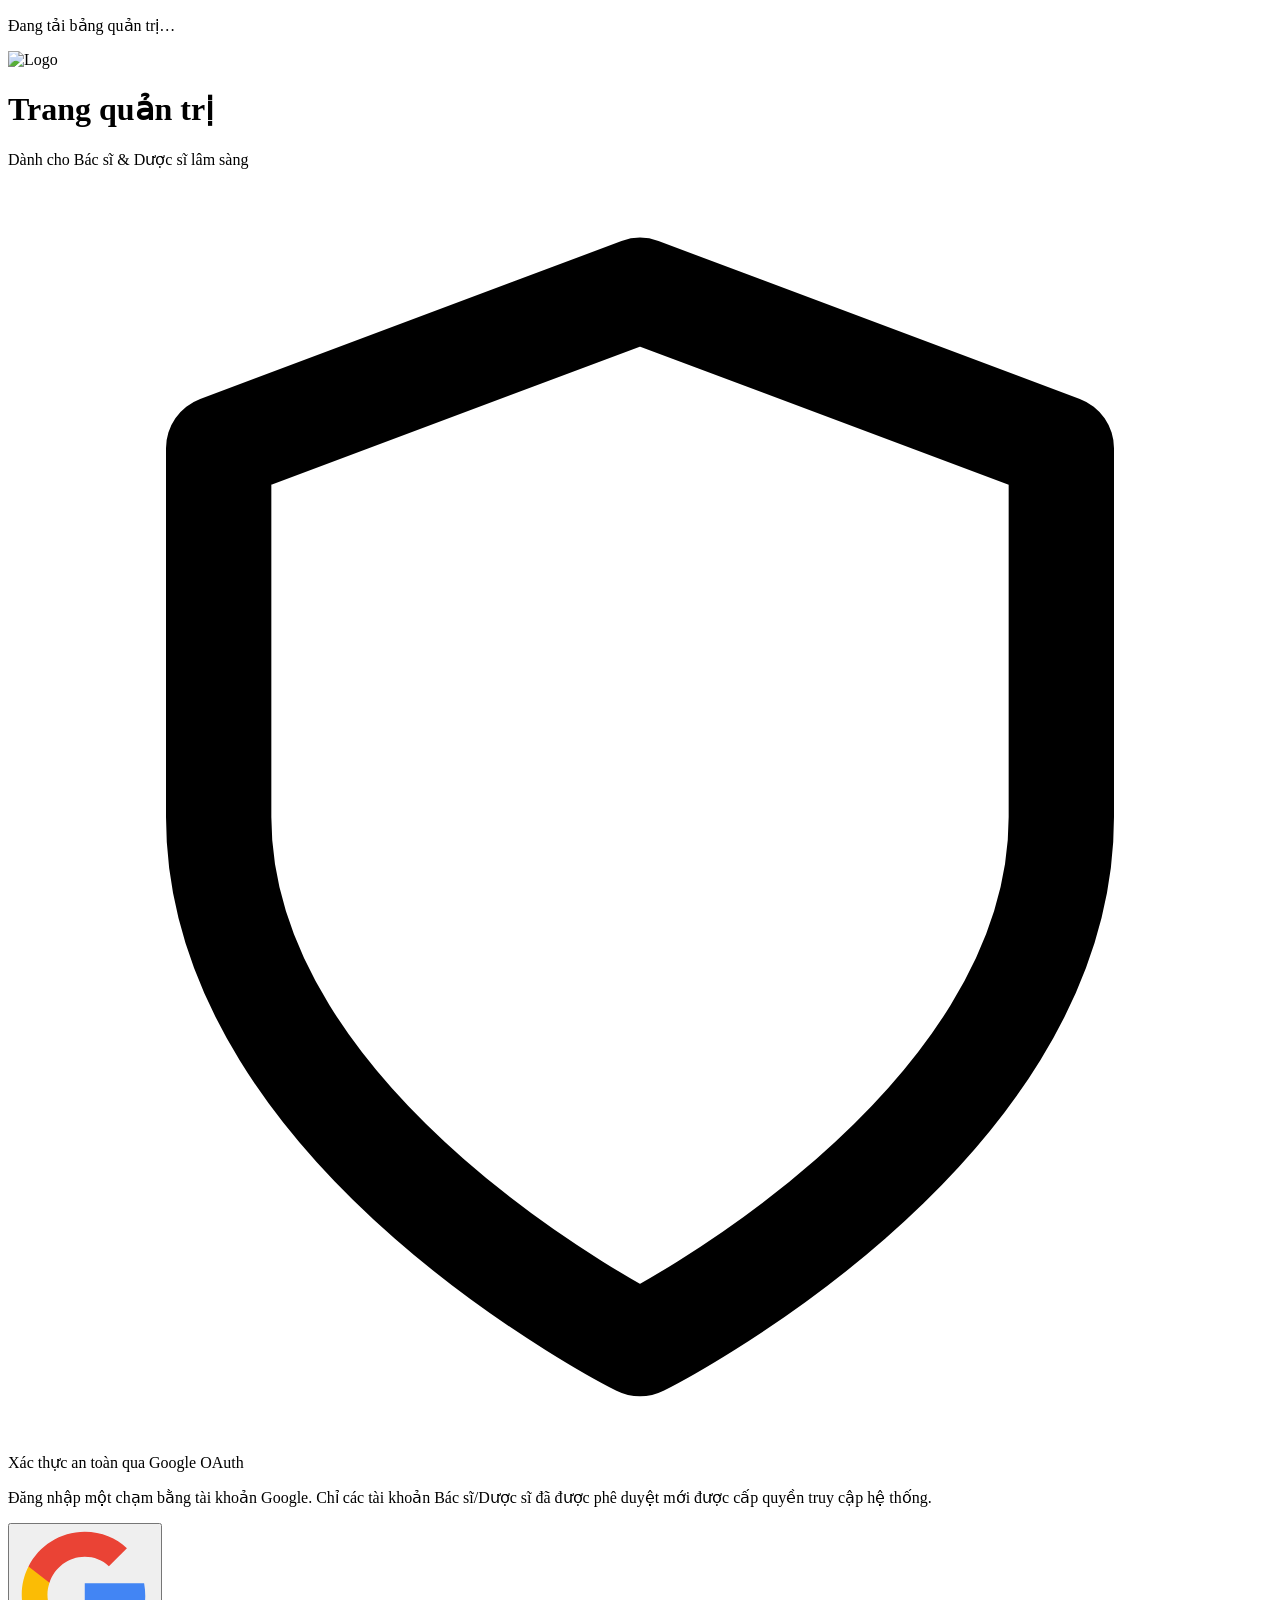
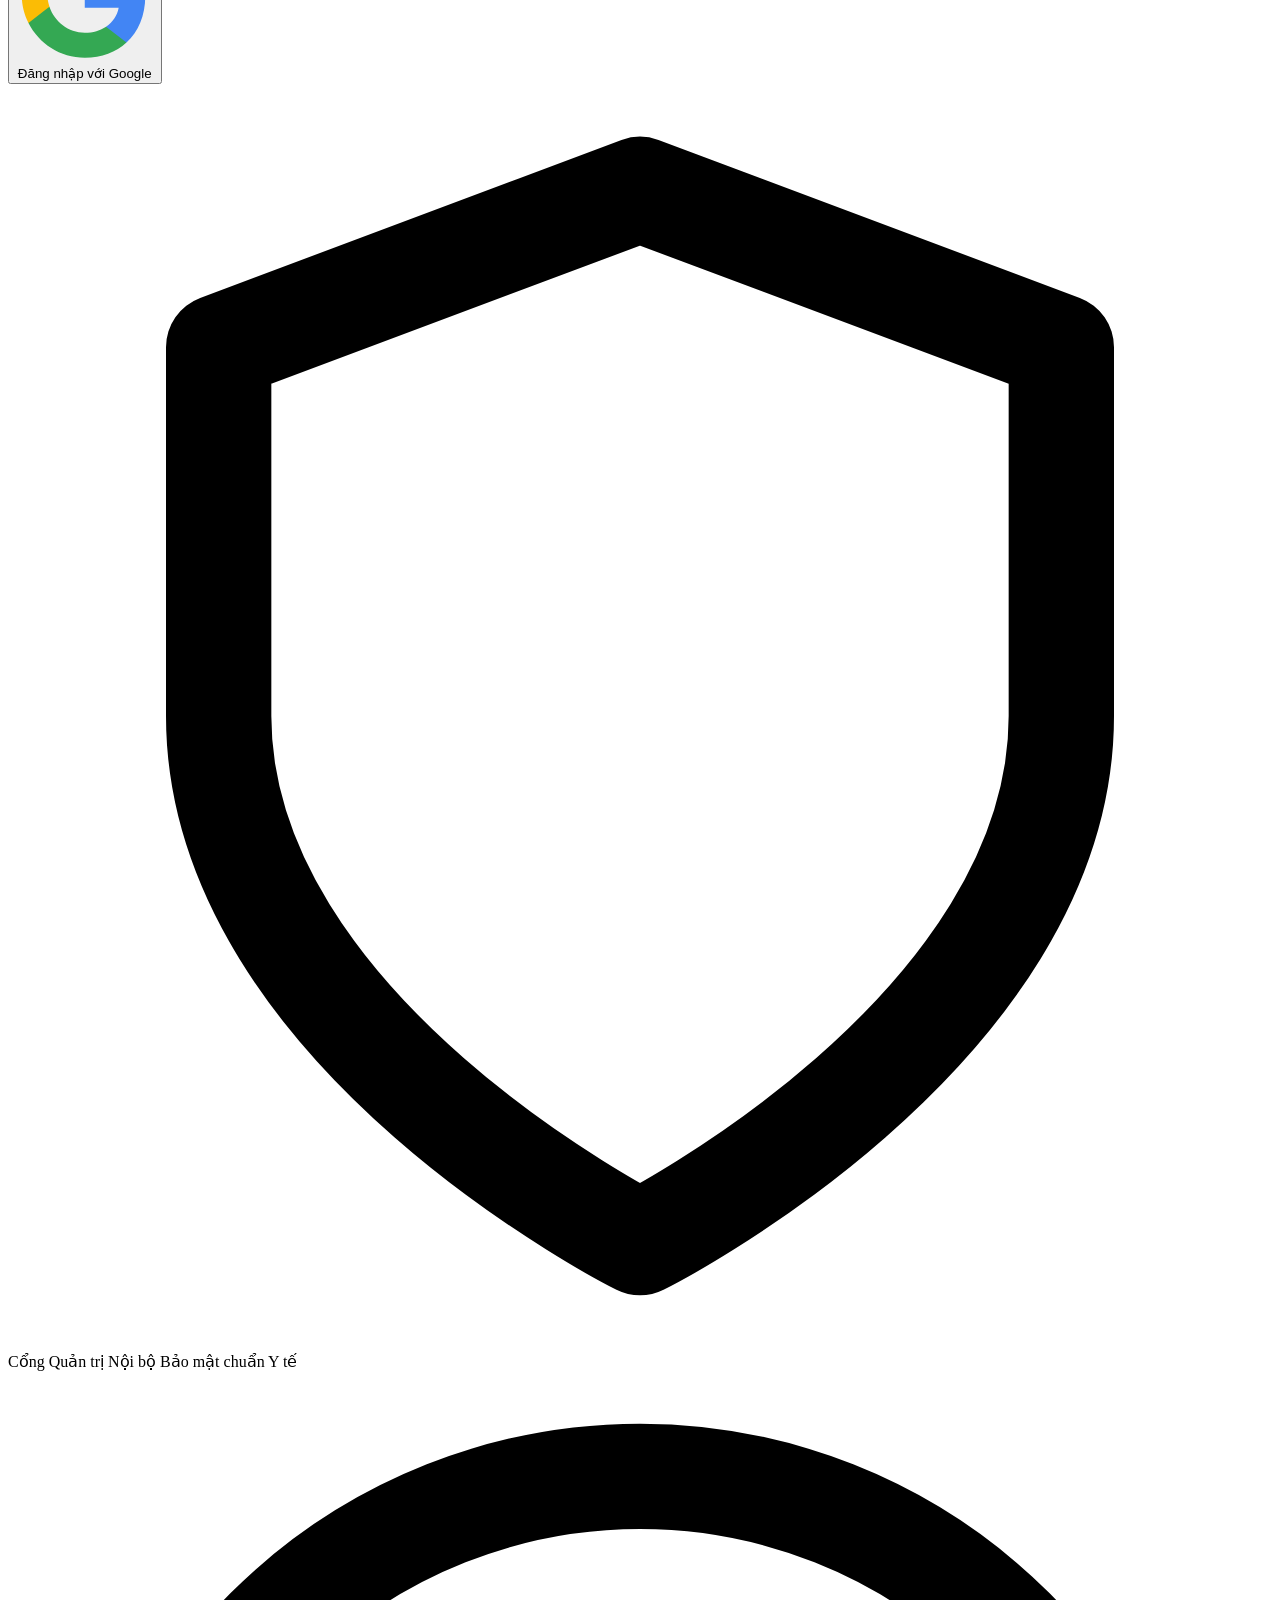
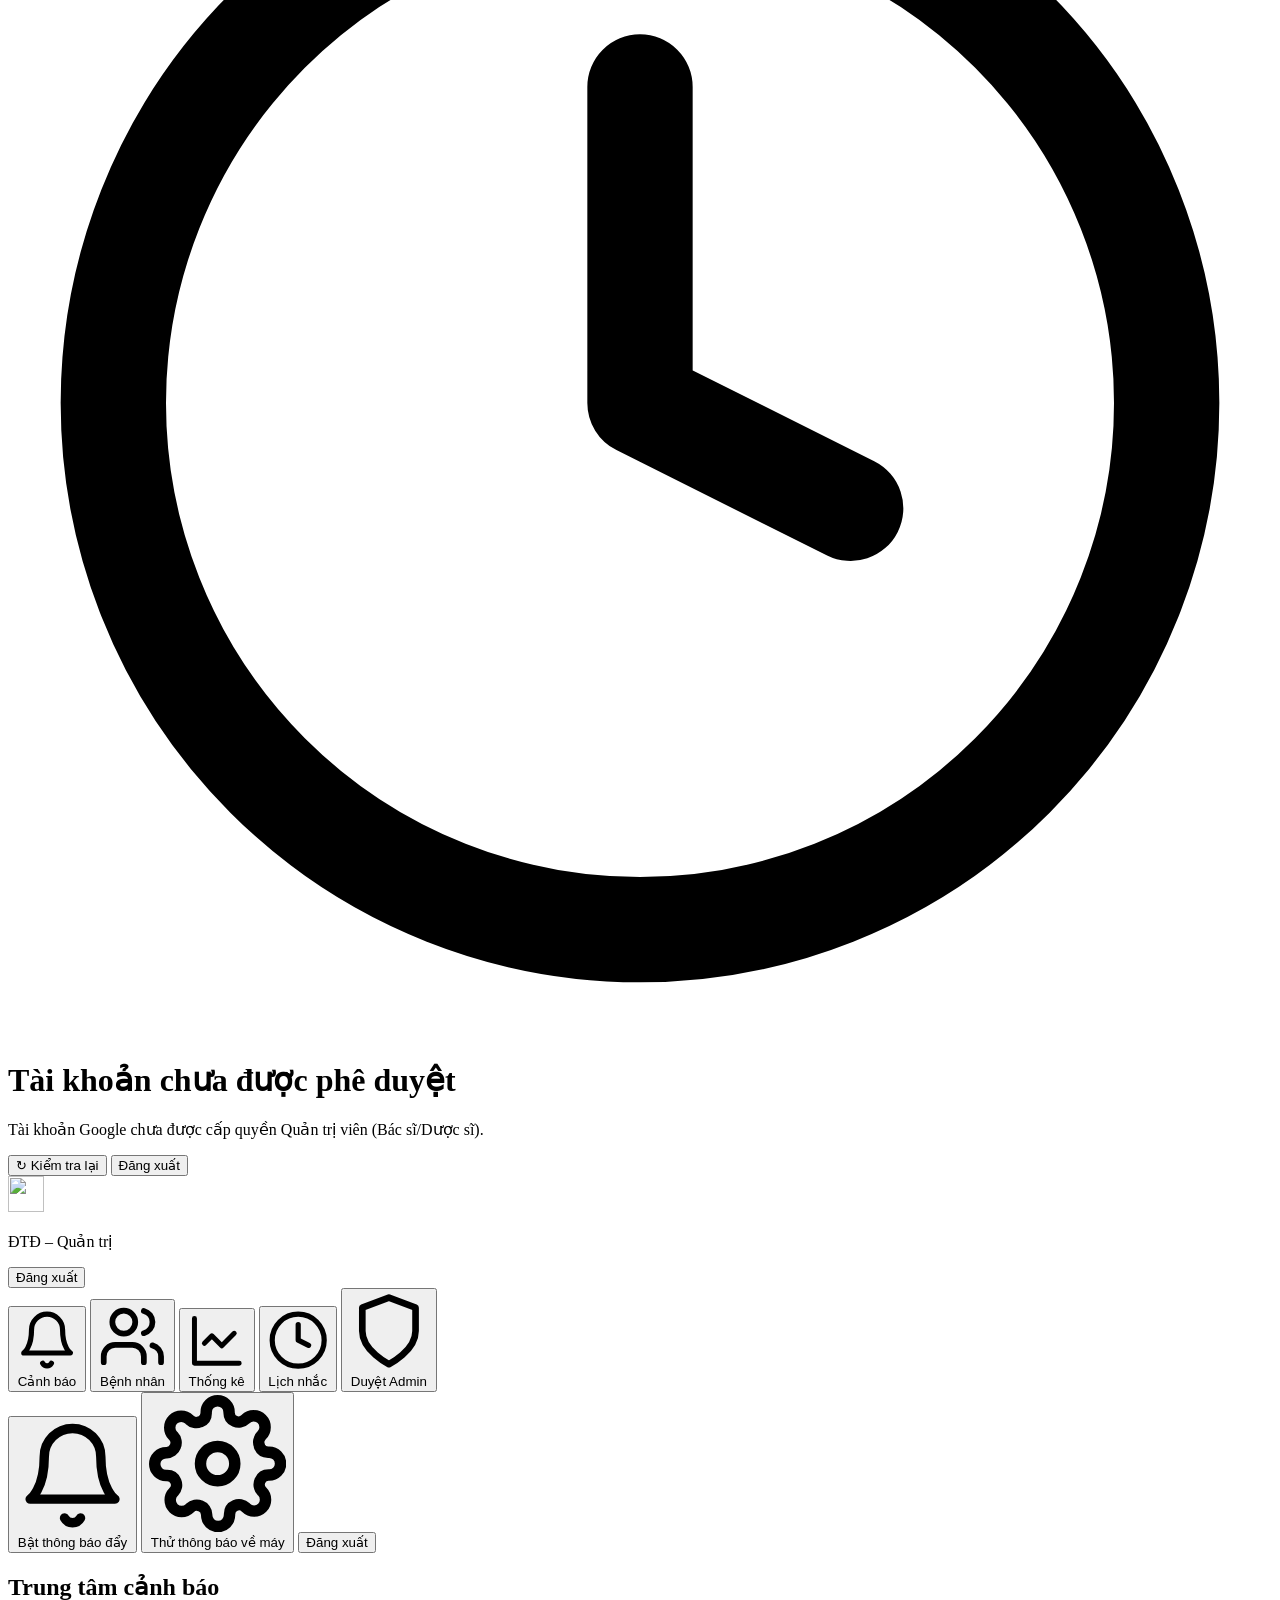
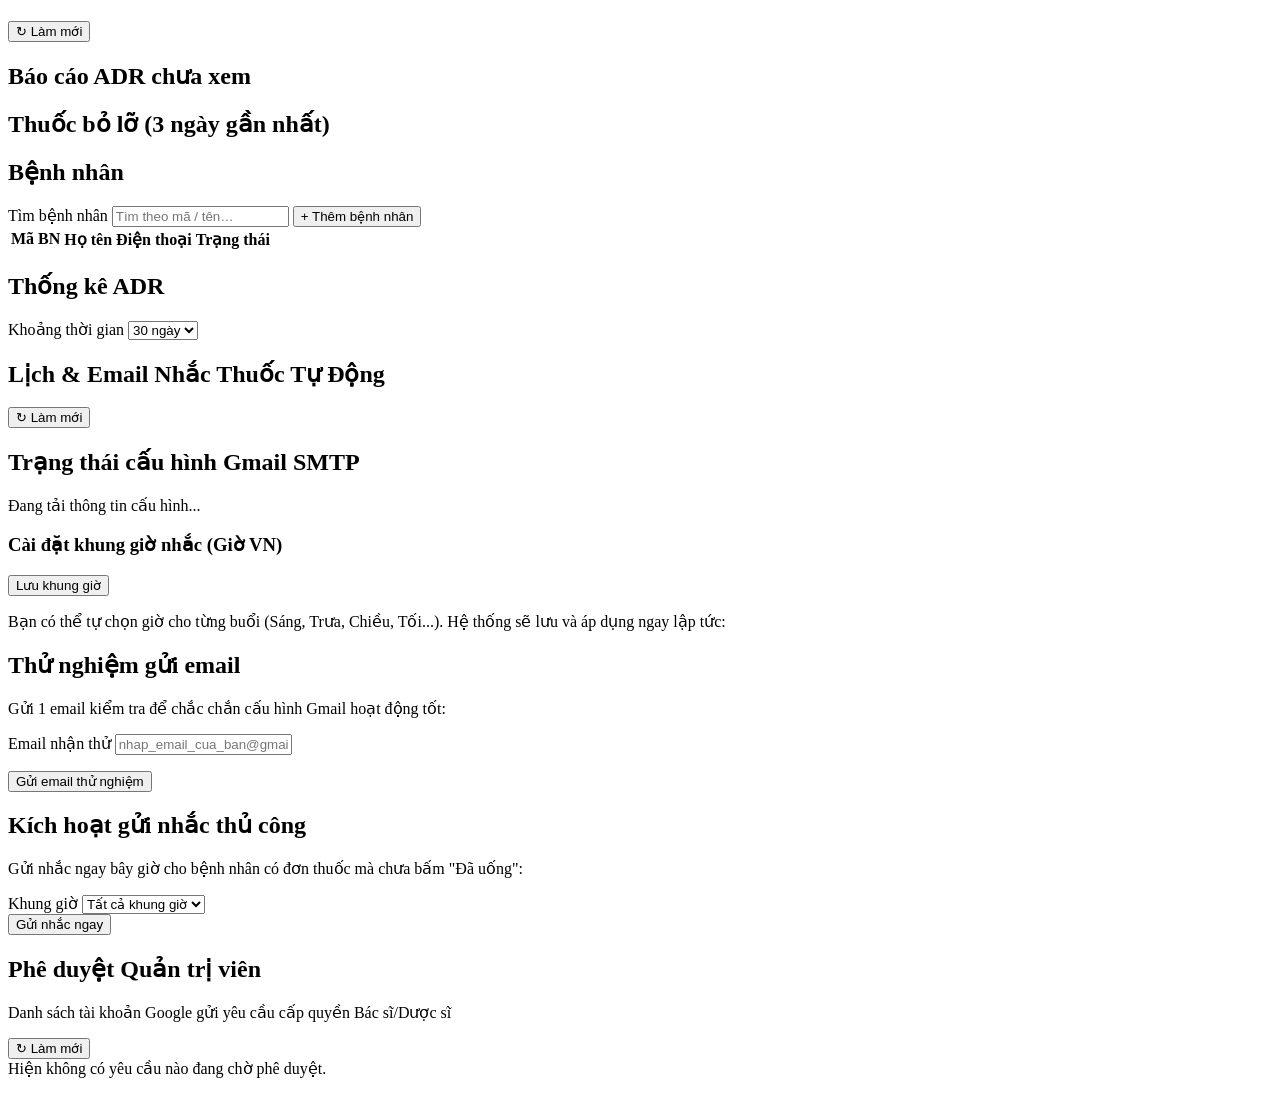
==== frontend/admin.html @ 369675eb "feat: redesign UI to Swiss Medical Minimalism, clean flat clinic header and SVG icons" ====
<!DOCTYPE html>
<html lang="vi">
<head>
  <meta charset="UTF-8">
  <meta name="viewport" content="width=device-width, initial-scale=1">
  <title>Quản trị – Theo dõi thuốc & ADR đái tháo đường</title>
  <meta name="description" content="Bảng điều khiển bác sĩ/dược sĩ: cảnh báo ADR, thuốc bỏ lỡ, quản lý bệnh nhân và đơn thuốc.">
  <meta name="robots" content="noindex, nofollow">
  <meta name="theme-color" content="#0f766e">
  <link rel="icon" href="/icons/icon-192.png">
  <link rel="preconnect" href="https://fonts.googleapis.com">
  <link rel="preconnect" href="https://fonts.gstatic.com" crossorigin>
  <link href="https://fonts.googleapis.com/css2?family=Inter:wght@400;500;600;700;800&display=swap" rel="stylesheet">
  <script src="https://cdn.tailwindcss.com"></script>
  <link rel="stylesheet" href="/styles.css?v=14">
</head>
<body class="text-slate-800 bg-slate-50">
  <div id="toast" role="status" aria-live="polite" class="fixed top-4 left-1/2 -translate-x-1/2 z-[60] hidden-view px-5 py-3.5 rounded-2xl text-white font-semibold shadow-2xl backdrop-blur-md"></div>
  <!-- ĐANG TẢI -->
  <div id="view-loading" class="min-h-screen flex flex-col items-center justify-center text-teal-700 font-semibold gap-3 px-4 text-center">
    <div class="w-10 h-10 border-4 border-teal-200 border-t-teal-700 rounded-full animate-spin"></div>
    <p class="text-base font-bold text-slate-700">Đang tải bảng quản trị…</p>
    <p id="loading-note" class="hidden-view text-xs text-amber-800 bg-amber-50 border border-amber-200 rounded-2xl px-4 py-2.5 max-w-sm fade-in"></p>
  </div>

  <!-- ĐĂNG NHẬP ADMIN (CHỈ GOOGLE OAUTH) -->
  <main id="view-login" class="hidden-view min-h-screen flex items-center justify-center p-6 bg-slate-50">
    <div class="card p-8 w-full max-w-md text-center space-y-6 fade-in shadow-xl">
      <div>
        <img src="/icons/icon-192.png" alt="Logo" width="76" height="76" class="mx-auto rounded-2xl shadow-md mb-3 border border-slate-100">
        <h1 class="text-2xl font-black text-slate-900 tracking-tight">Trang quản trị</h1>
        <p class="text-slate-500 text-sm mt-1">Dành cho Bác sĩ & Dược sĩ lâm sàng</p>
      </div>

      <div class="p-4 bg-teal-50/60 border border-teal-200/80 rounded-2xl text-left text-xs text-teal-900 space-y-1.5 shadow-xs">
        <div class="font-bold flex items-center gap-1.5 text-teal-900 text-sm">
          <svg class="w-4 h-4 text-teal-700 shrink-0" viewBox="0 0 24 24" fill="none" stroke="currentColor" stroke-width="2" stroke-linecap="round" stroke-linejoin="round"><path d="M12 22s8-4 8-10V5l-8-3-8 3v7c0 6 8 10 8 10z"/></svg>
          <span>Xác thực an toàn qua Google OAuth</span>
        </div>
        <p class="text-slate-600 leading-relaxed">
          Đăng nhập một chạm bằng tài khoản Google. Chỉ các tài khoản Bác sĩ/Dược sĩ đã được phê duyệt mới được cấp quyền truy cập hệ thống.
        </p>
      </div>

      <button id="google-login-btn" type="button" class="btn w-full py-3.5 border border-slate-300 rounded-xl bg-white hover:bg-slate-50 text-slate-800 font-bold flex items-center justify-center gap-3 shadow-xs hover:shadow transition active:scale-[0.98]">
        <svg class="w-5 h-5 shrink-0" viewBox="0 0 24 24">
          <path fill="#4285F4" d="M22.56 12.25c0-.78-.07-1.53-.2-2.25H12v4.26h5.92c-.26 1.37-1.04 2.53-2.21 3.31v2.77h3.57c2.08-1.92 3.28-4.74 3.28-8.09z"/>
          <path fill="#34A853" d="M12 23c2.97 0 5.46-.98 7.28-2.66l-3.57-2.77c-.98.66-2.23 1.06-3.71 1.06-2.86 0-5.29-1.93-6.16-4.53H2.18v2.84C3.99 20.53 7.7 23 12 23z"/>
          <path fill="#FBBC05" d="M5.84 14.09c-.22-.66-.35-1.36-.35-2.09s.13-1.43.35-2.09V7.06H2.18C1.43 8.55 1 10.22 1 12s.43 3.45 1.18 4.94l2.85-2.22.81-.63z"/>
          <path fill="#EA4335" d="M12 5.38c1.62 0 3.06.56 4.21 1.64l3.15-3.15C17.45 2.09 14.97 1 12 1 7.7 1 3.99 3.47 2.18 7.06l3.66 2.84c.87-2.6 3.3-4.52 6.16-4.52z"/>
        </svg>
        <span class="text-base text-slate-700">Đăng nhập với Google</span>
      </button>

      <div id="login-error" class="text-rose-700 text-xs font-semibold p-3.5 bg-rose-50 rounded-xl border border-rose-200 text-left hidden-view leading-relaxed space-y-1" role="alert"></div>

      <div class="pt-2 border-t border-slate-100 flex items-center justify-between text-xs text-slate-500">
        <span class="font-semibold text-slate-600 flex items-center gap-1">
          <svg class="w-3.5 h-3.5 text-teal-700 inline" viewBox="0 0 24 24" fill="none" stroke="currentColor" stroke-width="2" stroke-linecap="round" stroke-linejoin="round"><path d="M12 22s8-4 8-10V5l-8-3-8 3v7c0 6 8 10 8 10z"/></svg>
          Cổng Quản trị Nội bộ
        </span>
        <span>Bảo mật chuẩn Y tế</span>
      </div>
    </div>
  </main>

  <!-- MÀN HÌNH CHỜ DUYỆT ADMIN -->
  <main id="view-approval" class="hidden-view min-h-screen flex items-center justify-center p-6 bg-slate-50">
    <div class="card p-8 w-full max-w-md text-center space-y-5 fade-in shadow-xl">
      <div class="w-14 h-14 bg-amber-50 border border-amber-200 text-amber-600 rounded-2xl flex items-center justify-center mx-auto shadow-xs">
        <svg class="w-7 h-7 text-amber-600" viewBox="0 0 24 24" fill="none" stroke="currentColor" stroke-width="2" stroke-linecap="round" stroke-linejoin="round"><circle cx="12" cy="12" r="10"/><polyline points="12 6 12 12 16 14"/></svg>
      </div>
      <div>
        <h1 class="text-xl font-black text-slate-900 mb-1">Tài khoản chưa được phê duyệt</h1>
        <p class="text-xs text-slate-500">
          Tài khoản Google <strong id="approval-user-email" class="text-slate-800"></strong> chưa được cấp quyền Quản trị viên (Bác sĩ/Dược sĩ).
        </p>
      </div>
      <div id="approval-box" class="p-4 rounded-2xl bg-slate-50 border border-slate-200 text-sm space-y-3 text-left">
        <!-- Nút gửi xin duyệt hoặc thông báo chờ -->
      </div>
      <div class="flex gap-3 pt-2">
        <button id="approval-refresh-btn" type="button" class="btn border border-slate-300 bg-white hover:bg-slate-50 flex-1 py-2.5 text-xs font-bold rounded-xl shadow-xs">↻ Kiểm tra lại</button>
        <button id="approval-logout-btn" type="button" class="btn bg-slate-200 hover:bg-slate-300 text-slate-700 flex-1 py-2.5 text-xs font-bold rounded-xl">Đăng xuất</button>
      </div>
    </div>
  </main>

  <!-- DASHBOARD -->
  <div id="view-app" class="hidden-view min-h-screen lg:flex">
    <aside class="bg-[#093330] border-r border-[#0f4440] text-slate-100 lg:w-64 lg:min-h-screen p-4 lg:p-5 flex flex-col gap-3 lg:gap-4 shrink-0 shadow-lg">
      <div class="flex items-center justify-between lg:justify-start gap-3">
        <div class="flex items-center gap-3">
          <img src="/icons/icon-192.png" alt="" width="36" height="36" class="rounded-xl shadow-md shrink-0 border border-teal-800">
          <div>
            <p class="font-black leading-tight text-sm lg:text-base text-white">ĐTĐ – Quản trị</p>
            <p id="admin-name" class="text-teal-200 text-xs truncate max-w-[140px]"></p>
          </div>
        </div>
        <button id="logout-btn" class="btn px-3 py-1.5 bg-white/10 hover:bg-white/20 text-xs lg:hidden rounded-lg font-semibold">Đăng xuất</button>
      </div>
      <nav class="flex lg:flex-col gap-1.5 lg:mt-4 overflow-x-auto pb-1 lg:pb-0 scrollbar-none flex-nowrap" aria-label="Điều hướng">
        <button class="nav-btn btn whitespace-nowrap text-left px-3.5 py-2.5 hover:bg-white/10 text-xs lg:text-sm font-semibold rounded-xl shrink-0 flex items-center gap-2.5 transition" data-view="alerts" aria-selected="true">
          <svg class="w-4 h-4 text-teal-300 shrink-0" viewBox="0 0 24 24" fill="none" stroke="currentColor" stroke-width="2" stroke-linecap="round" stroke-linejoin="round"><path d="M6 8a6 6 0 0 1 12 0c0 7 3 9 3 9H3s3-2 3-9"/><path d="M10.3 21a1.94 1.94 0 0 0 3.4 0"/></svg>
          <span>Cảnh báo</span>
          <span id="alert-count" class="ml-auto bg-rose-500 text-white text-[11px] font-bold rounded-full px-2 py-0.5 hidden-view"></span>
        </button>
        <button class="nav-btn btn whitespace-nowrap text-left px-3.5 py-2.5 hover:bg-white/10 text-xs lg:text-sm font-semibold rounded-xl shrink-0 flex items-center gap-2.5 transition" data-view="patients" aria-selected="false">
          <svg class="w-4 h-4 text-teal-300 shrink-0" viewBox="0 0 24 24" fill="none" stroke="currentColor" stroke-width="2" stroke-linecap="round" stroke-linejoin="round"><path d="M16 21v-2a4 4 0 0 0-4-4H6a4 4 0 0 0-4 4v2"/><circle cx="9" cy="7" r="4"/><path d="M22 21v-2a4 4 0 0 0-3-3.87"/><path d="M16 3.13a4 4 0 0 1 0 7.75"/></svg>
          <span>Bệnh nhân</span>
        </button>
        <button class="nav-btn btn whitespace-nowrap text-left px-3.5 py-2.5 hover:bg-white/10 text-xs lg:text-sm font-semibold rounded-xl shrink-0 flex items-center gap-2.5 transition" data-view="stats" aria-selected="false">
          <svg class="w-4 h-4 text-teal-300 shrink-0" viewBox="0 0 24 24" fill="none" stroke="currentColor" stroke-width="2" stroke-linecap="round" stroke-linejoin="round"><path d="M3 3v18h18"/><path d="m19 9-5 5-4-4-3 3"/></svg>
          <span>Thống kê</span>
        </button>
        <button class="nav-btn btn whitespace-nowrap text-left px-3.5 py-2.5 hover:bg-white/10 text-xs lg:text-sm font-semibold rounded-xl shrink-0 flex items-center gap-2.5 transition" data-view="reminders" aria-selected="false">
          <svg class="w-4 h-4 text-teal-300 shrink-0" viewBox="0 0 24 24" fill="none" stroke="currentColor" stroke-width="2" stroke-linecap="round" stroke-linejoin="round"><circle cx="12" cy="12" r="10"/><polyline points="12 6 12 12 16 14"/></svg>
          <span>Lịch nhắc</span>
        </button>
        <button class="nav-btn btn whitespace-nowrap text-left px-3.5 py-2.5 hover:bg-white/10 text-xs lg:text-sm font-semibold rounded-xl shrink-0 flex items-center gap-2.5 transition" data-view="approvals" aria-selected="false">
          <svg class="w-4 h-4 text-teal-300 shrink-0" viewBox="0 0 24 24" fill="none" stroke="currentColor" stroke-width="2" stroke-linecap="round" stroke-linejoin="round"><path d="M12 22s8-4 8-10V5l-8-3-8 3v7c0 6 8 10 8 10z"/></svg>
          <span>Duyệt Admin</span>
          <span id="approval-badge" class="ml-auto bg-amber-400 text-slate-900 font-bold text-[11px] rounded-full px-2 py-0.5 hidden-view"></span>
        </button>
      </nav>
      <div class="pt-3 border-t border-white/10 hidden lg:block w-full mt-auto space-y-2">
        <button id="btn-push-toggle" type="button" class="btn w-full text-xs px-3 py-2 bg-white/10 hover:bg-white/15 text-white font-bold rounded-xl flex items-center justify-center gap-1.5 transition">
          <svg class="w-4 h-4 text-teal-300" viewBox="0 0 24 24" fill="none" stroke="currentColor" stroke-width="2" stroke-linecap="round" stroke-linejoin="round"><path d="M6 8a6 6 0 0 1 12 0c0 7 3 9 3 9H3s3-2 3-9"/><path d="M10.3 21a1.94 1.94 0 0 0 3.4 0"/></svg>
          <span id="push-btn-text">Bật thông báo đẩy</span>
        </button>
        <button id="btn-test-push-admin" type="button" class="btn w-full text-xs px-3 py-2 bg-teal-600/60 hover:bg-teal-600/80 text-white font-bold rounded-xl flex items-center justify-center gap-1.5 shadow-xs transition">
          <svg class="w-4 h-4 text-teal-200" viewBox="0 0 24 24" fill="none" stroke="currentColor" stroke-width="2" stroke-linecap="round" stroke-linejoin="round"><circle cx="12" cy="12" r="3"/><path d="M19.4 15a1.65 1.65 0 0 0 .33 1.82l.06.06a2 2 0 0 1 0 2.83 2 2 0 0 1-2.83 0l-.06-.06a1.65 1.65 0 0 0-1.82-.33 1.65 1.65 0 0 0-1 1.51V21a2 2 0 0 1-2 2 2 2 0 0 1-2-2v-.09A1.65 1.65 0 0 0 9 19.4a1.65 1.65 0 0 0-1.82.33l-.06.06a2 2 0 0 1-2.83 0 2 2 0 0 1 0-2.83l.06-.06a1.65 1.65 0 0 0 .33-1.82 1.65 1.65 0 0 0-1.51-1H3a2 2 0 0 1-2-2 2 2 0 0 1 2-2h.09A1.65 1.65 0 0 0 4.6 9a1.65 1.65 0 0 0-.33-1.82l-.06-.06a2 2 0 0 1 0-2.83 2 2 0 0 1 2.83 0l.06.06a1.65 1.65 0 0 0 1.82.33H9a1.65 1.65 0 0 0 1-1.51V3a2 2 0 0 1 2-2 2 2 0 0 1 2 2v.09a1.65 1.65 0 0 0 1 1.51 1.65 1.65 0 0 0 1.82-.33l.06-.06a2 2 0 0 1 2.83 0 2 2 0 0 1 0 2.83l-.06.06a1.65 1.65 0 0 0-.33 1.82V9a1.65 1.65 0 0 0 1.51 1H21a2 2 0 0 1 2 2 2 2 0 0 1-2 2h-.09a1.65 1.65 0 0 0-1.51 1z"/></svg>
          <span>Thử thông báo về máy</span>
        </button>
        <button id="logout-btn-desktop" class="btn w-full px-4 py-2 bg-white/10 hover:bg-white/15 text-sm rounded-xl font-semibold">Đăng xuất</button>
      </div>
    </aside>

    <main class="flex-1 p-5 lg:p-8 max-w-6xl">
      <!-- CẢNH BÁO -->
      <section id="v-alerts" class="space-y-6" aria-labelledby="h-alerts">
        <div class="flex items-center justify-between">
          <h1 id="h-alerts" class="text-2xl font-extrabold text-teal-900">Trung tâm cảnh báo</h1>
          <button id="refresh-alerts" class="btn bg-white border border-slate-300 px-4 py-2 text-sm">↻ Làm mới</button>
        </div>
        <div class="grid xl:grid-cols-2 gap-6">
          <div class="card p-5">
            <h2 class="font-bold text-lg mb-3">Báo cáo ADR chưa xem</h2>
            <ul id="adr-list" class="space-y-3"></ul>
          </div>
          <div class="card p-5">
            <h2 class="font-bold text-lg mb-3">Thuốc bỏ lỡ (3 ngày gần nhất)</h2>
            <ul id="missed-list" class="divide-y divide-slate-100 text-sm"></ul>
          </div>
        </div>
      </section>

      <!-- BỆNH NHÂN -->
      <section id="v-patients" class="hidden-view space-y-6" aria-labelledby="h-patients">
        <div class="flex flex-wrap items-center justify-between gap-3">
          <h1 id="h-patients" class="text-2xl font-extrabold text-teal-900">Bệnh nhân</h1>
          <div class="flex gap-2">
            <label for="patient-search" class="sr-only">Tìm bệnh nhân</label>
            <input id="patient-search" type="search" placeholder="Tìm theo mã / tên…" class="border border-slate-300 rounded-xl px-4 py-2 w-56">
            <button id="add-patient-btn" class="btn bg-teal-700 hover:bg-teal-800 text-white px-4 py-2 font-bold shadow-xs transition-all">+ Thêm bệnh nhân</button>
          </div>
        </div>
        <div class="card overflow-x-auto">
          <table class="w-full text-sm">
            <thead class="bg-slate-50 border-b border-slate-200 text-slate-700 text-left font-bold">
              <tr><th class="p-3">Mã BN</th><th class="p-3">Họ tên</th><th class="p-3">Điện thoại</th><th class="p-3">Trạng thái</th><th class="p-3"></th></tr>
            </thead>
            <tbody id="patient-rows" class="divide-y divide-slate-100"></tbody>
          </table>
        </div>
      </section>

      <!-- THỐNG KÊ -->
      <section id="v-stats" class="hidden-view space-y-6" aria-labelledby="h-stats">
        <div class="flex items-center justify-between">
          <h1 id="h-stats" class="text-2xl font-extrabold text-teal-900">Thống kê ADR</h1>
          <label class="text-sm">Khoảng thời gian
            <select id="stats-days" class="ml-2 border border-slate-300 rounded-xl px-3 py-2 bg-white">
              <option value="7">7 ngày</option><option value="30" selected>30 ngày</option><option value="90">90 ngày</option><option value="365">1 năm</option>
            </select>
          </label>
        </div>
        <div id="stats-body" class="grid md:grid-cols-3 gap-6"></div>
      </section>

      <!-- LỊCH & EMAIL NHẮC THUỐC -->
      <section id="v-reminders" class="hidden-view space-y-6" aria-labelledby="h-reminders">
        <div class="flex items-center justify-between">
          <h1 id="h-reminders" class="text-2xl font-extrabold text-teal-900">Lịch & Email Nhắc Thuốc Tự Động</h1>
          <button id="refresh-reminders" class="btn bg-white border border-slate-300 px-4 py-2 text-sm">↻ Làm mới</button>
        </div>

        <div class="grid lg:grid-cols-2 gap-6">
          <!-- Trạng thái SMTP & Khung giờ -->
          <div class="card p-5 space-y-4">
            <h2 class="font-bold text-lg text-teal-800">Trạng thái cấu hình Gmail SMTP</h2>
            <div id="smtp-status-box" class="p-4 rounded-xl bg-slate-50 border border-slate-200 text-sm">
              Đang tải thông tin cấu hình...
            </div>

            <form id="slot-times-form" class="space-y-3 pt-2" novalidate>
              <div class="flex items-center justify-between">
                <h3 class="font-bold text-base text-teal-800">Cài đặt khung giờ nhắc (Giờ VN)</h3>
                <button id="save-slots-btn" type="submit" class="btn bg-teal-700 hover:bg-teal-800 text-white text-xs px-3.5 py-1.5 font-bold shadow-xs transition-all">Lưu khung giờ</button>
              </div>
              <p class="text-xs text-slate-500">Bạn có thể tự chọn giờ cho từng buổi (Sáng, Trưa, Chiều, Tối...). Hệ thống sẽ lưu và áp dụng ngay lập tức:</p>
              <div id="slot-times-inputs" class="space-y-2.5 pt-1"></div>
            </form>
          </div>

          <!-- Kiểm tra & Kích hoạt thủ công -->
          <div class="space-y-6">
            <!-- Test gửi email -->
            <form id="test-email-form" class="card p-5 space-y-3" novalidate>
              <h2 class="font-bold text-lg text-teal-800">Thử nghiệm gửi email</h2>
              <p class="text-xs text-slate-500">Gửi 1 email kiểm tra để chắc chắn cấu hình Gmail hoạt động tốt:</p>
              <div>
                <label for="test-email-input" class="block text-sm font-semibold mb-1">Email nhận thử</label>
                <input id="test-email-input" type="email" required placeholder="nhap_email_cua_ban@gmail.com" class="w-full border border-slate-300 rounded-xl px-3 py-2 text-sm">
              </div>
              <p id="test-email-msg" class="text-sm font-medium hidden-view"></p>
              <button id="test-email-btn" type="submit" class="btn bg-teal-700 hover:bg-teal-800 text-white px-4 py-2.5 text-sm w-full font-bold shadow-xs transition-all">Gửi email thử nghiệm</button>
            </form>

            <!-- Kích hoạt nhắc thuốc ngay lập tức -->
            <div class="card p-5 space-y-3">
              <h2 class="font-bold text-lg text-teal-800">Kích hoạt gửi nhắc thủ công</h2>
              <p class="text-xs text-slate-500">Gửi nhắc ngay bây giờ cho bệnh nhân có đơn thuốc mà chưa bấm "Đã uống":</p>
              <div class="grid grid-cols-2 gap-2">
                <div>
                  <label for="manual-slot-select" class="block text-xs font-semibold mb-1">Khung giờ</label>
                  <select id="manual-slot-select" class="w-full border border-slate-300 rounded-xl px-3 py-2 text-sm bg-white">
                    <option value="">Tất cả khung giờ</option>
                    <option value="sang">Buổi Sáng</option>
                    <option value="trua">Buổi Trưa</option>
                    <option value="chieu">Buổi Chiều</option>
                    <option value="toi">Buổi Tối</option>
                    <option value="truoc_ngu">Trước Khi Ngủ</option>
                  </select>
                </div>
                <div class="flex items-end">
                  <button id="trigger-reminders-btn" type="button" class="btn bg-teal-700 hover:bg-teal-800 text-white px-4 py-2.5 text-sm w-full font-bold shadow-xs transition-all">Gửi nhắc ngay</button>
                </div>
              </div>
              <div id="trigger-result" class="text-xs text-slate-600 p-3 bg-slate-50 rounded-xl hidden-view"></div>
            </div>
          </div>
        </div>
      </section>

      <!-- PHÊ DUYỆT ADMIN -->
      <section id="v-approvals" class="hidden-view space-y-6" aria-labelledby="h-approvals">
        <div class="flex items-center justify-between">
          <div>
            <h1 id="h-approvals" class="text-2xl font-extrabold text-teal-900">Phê duyệt Quản trị viên</h1>
            <p class="text-slate-500 text-sm">Danh sách tài khoản Google gửi yêu cầu cấp quyền Bác sĩ/Dược sĩ</p>
          </div>
          <button id="refresh-approvals" class="btn bg-white border border-slate-300 px-4 py-2 text-sm">↻ Làm mới</button>
        </div>
        <div class="card p-5">
          <div id="approvals-empty" class="text-center py-8 text-slate-500 text-sm">
            Hiện không có yêu cầu nào đang chờ phê duyệt.
          </div>
          <ul id="approvals-list" class="divide-y divide-slate-100"></ul>
        </div>
      </section>

    </main>
  </div>

  <!-- HỘP THOẠI THÊM BỆNH NHÂN -->
  <dialog id="dlg-add-patient" class="card p-0 w-[min(30rem,92vw)] backdrop:bg-slate-900/50">
    <form id="add-patient-form" method="dialog" class="p-6 space-y-3" novalidate>
      <h2 class="text-xl font-extrabold text-teal-900">Thêm bệnh nhân</h2>
      <div>
        <label for="np-code" class="block text-sm font-semibold mb-1">Mã bệnh nhân (số hồ sơ)</label>
        <input id="np-code" required maxlength="32" pattern="[A-Za-z0-9_-]{3,32}" class="w-full border border-slate-300 rounded-xl px-3 py-2" placeholder="VD: BN0001">
      </div>
      <div>
        <label for="np-name" class="block text-sm font-semibold mb-1">Họ tên</label>
        <input id="np-name" required maxlength="120" class="w-full border border-slate-300 rounded-xl px-3 py-2">
      </div>
      <div class="grid grid-cols-2 gap-3">
        <div>
          <label for="np-phone" class="block text-sm font-semibold mb-1">Điện thoại</label>
          <input id="np-phone" type="tel" maxlength="20" class="w-full border border-slate-300 rounded-xl px-3 py-2">
        </div>
        <div>
          <label for="np-email" class="block text-sm font-semibold mb-1">Email (nhận nhắc thuốc)</label>
          <input id="np-email" type="email" maxlength="200" class="w-full border border-slate-300 rounded-xl px-3 py-2">
        </div>
      </div>
      <p class="text-xs text-slate-500">Mật khẩu mặc định <strong>123456</strong>, bệnh nhân bị yêu cầu đổi ở lần đăng nhập đầu.</p>
      <p id="np-error" class="text-red-600 text-sm font-medium hidden-view" role="alert"></p>
      <div class="flex justify-end gap-2 pt-2">
        <button type="button" id="np-cancel" class="btn px-4 py-2 border border-slate-300 bg-white">Hủy</button>
        <button type="submit" id="np-submit" class="btn bg-teal-700 hover:bg-teal-800 text-white px-5 py-2 font-bold shadow-xs transition-all">Tạo tài khoản</button>
      </div>
    </form>
  </dialog>

  <!-- HỘP THOẠI CHI TIẾT BỆNH NHÂN -->
  <dialog id="dlg-patient" class="card p-0 w-[min(46rem,94vw)] max-h-[92vh] backdrop:bg-slate-900/50">
    <div class="p-6 space-y-5">
      <div class="flex items-start justify-between gap-3">
        <div>
          <h2 id="pd-title" class="text-xl font-extrabold text-teal-900"></h2>
          <p id="pd-sub" class="text-sm text-slate-500"></p>
        </div>
        <button id="pd-close" class="btn px-3 py-1.5 border border-slate-300 bg-white" aria-label="Đóng">✕</button>
      </div>

      <div id="pd-adherence" class="grid grid-cols-3 gap-3 text-center"></div>

      <div>
        <h3 class="font-bold mb-2">Đơn thuốc</h3>
        <ul id="pd-presc" class="space-y-2 text-sm"></ul>
      </div>

      <form id="presc-form" class="bg-slate-50 border border-slate-200 rounded-2xl p-5 space-y-4" novalidate>
        <h3 class="font-bold">Thêm đơn thuốc</h3>
        <div class="grid sm:grid-cols-2 gap-3">
          <div>
            <label for="rx-name" class="block text-sm font-semibold mb-1">Tên thuốc</label>
            <input id="rx-name" required maxlength="120" class="w-full border border-slate-300 rounded-xl px-3 py-2 bg-white">
          </div>
          <div>
            <label for="rx-dose" class="block text-sm font-semibold mb-1">Liều dùng</label>
            <input id="rx-dose" maxlength="120" placeholder="VD: 500mg, 10 đơn vị" class="w-full border border-slate-300 rounded-xl px-3 py-2 bg-white">
          </div>
        </div>
        <div>
          <label for="rx-inst" class="block text-sm font-semibold mb-1">Hướng dẫn</label>
          <input id="rx-inst" maxlength="500" placeholder="VD: Uống sau bữa ăn" class="w-full border border-slate-300 rounded-xl px-3 py-2 bg-white">
        </div>
        <div>
          <label class="block text-sm font-semibold mb-1">Thiết lập giờ uống thuốc</label>
          <div class="space-y-2">
            <!-- Danh sách các mốc giờ đã chọn (tags) -->
            <div id="rx-time-tags" class="flex flex-wrap gap-1.5 min-h-[38px] p-2 bg-white border border-slate-300 rounded-xl items-center">
            </div>

            <!-- Công cụ thêm giờ: Chọn giờ tự do + nút Thêm -->
            <div class="flex items-center gap-2">
              <input id="rx-custom-time" type="time" value="07:00" class="border border-slate-300 rounded-xl px-3 py-1.5 text-sm bg-white font-medium">
              <button id="rx-btn-add-time" type="button" class="btn px-3 py-1.5 text-xs font-bold bg-teal-600 hover:bg-teal-700 text-white rounded-xl shadow-sm transition">
                + Thêm mốc giờ
              </button>
            </div>

            <!-- Gợi ý nhanh các mốc giờ phổ biến -->
            <div class="flex flex-wrap items-center gap-1.5 pt-1">
              <span class="text-[11px] text-slate-500 font-semibold">Gợi ý nhanh:</span>
              <button type="button" data-time="07:00" class="rx-quick-time px-2 py-0.5 text-xs bg-slate-100 hover:bg-teal-50 hover:text-teal-700 text-slate-700 border border-slate-200 rounded-lg transition">+ 07:00 (Sáng)</button>
              <button type="button" data-time="11:30" class="rx-quick-time px-2 py-0.5 text-xs bg-slate-100 hover:bg-teal-50 hover:text-teal-700 text-slate-700 border border-slate-200 rounded-lg transition">+ 11:30 (Trưa)</button>
              <button type="button" data-time="16:30" class="rx-quick-time px-2 py-0.5 text-xs bg-slate-100 hover:bg-teal-50 hover:text-teal-700 text-slate-700 border border-slate-200 rounded-lg transition">+ 16:30 (Chiều)</button>
              <button type="button" data-time="19:00" class="rx-quick-time px-2 py-0.5 text-xs bg-slate-100 hover:bg-teal-50 hover:text-teal-700 text-slate-700 border border-slate-200 rounded-lg transition">+ 19:00 (Tối)</button>
              <button type="button" data-time="21:30" class="rx-quick-time px-2 py-0.5 text-xs bg-slate-100 hover:bg-teal-50 hover:text-teal-700 text-slate-700 border border-slate-200 rounded-lg transition">+ 21:30 (Trước ngủ)</button>
            </div>
          </div>
        </div>
        <label class="flex items-center gap-2 text-sm font-semibold"><input id="rx-insulin" type="checkbox" class="w-4 h-4 accent-teal-600"> Đây là insulin (thuốc tiêm)</label>
        <p id="rx-error" class="text-red-600 text-sm font-medium hidden-view" role="alert"></p>
        <button id="rx-submit" type="submit" class="btn bg-teal-700 hover:bg-teal-800 text-white px-5 py-2.5 font-bold shadow-xs transition-all">Lưu đơn thuốc</button>
      </form>

      <div>
        <h3 class="font-bold mb-2">Đường huyết gần đây</h3>
        <ul id="pd-sugar" class="text-sm divide-y divide-slate-100"></ul>
      </div>
    </div>
  </dialog>

  <script src="https://cdn.jsdelivr.net/npm/@supabase/supabase-js@2"></script>
  <script src="/common.js?v=14"></script>
  <script src="/admin.js?v=14"></script>
</body>
</html>
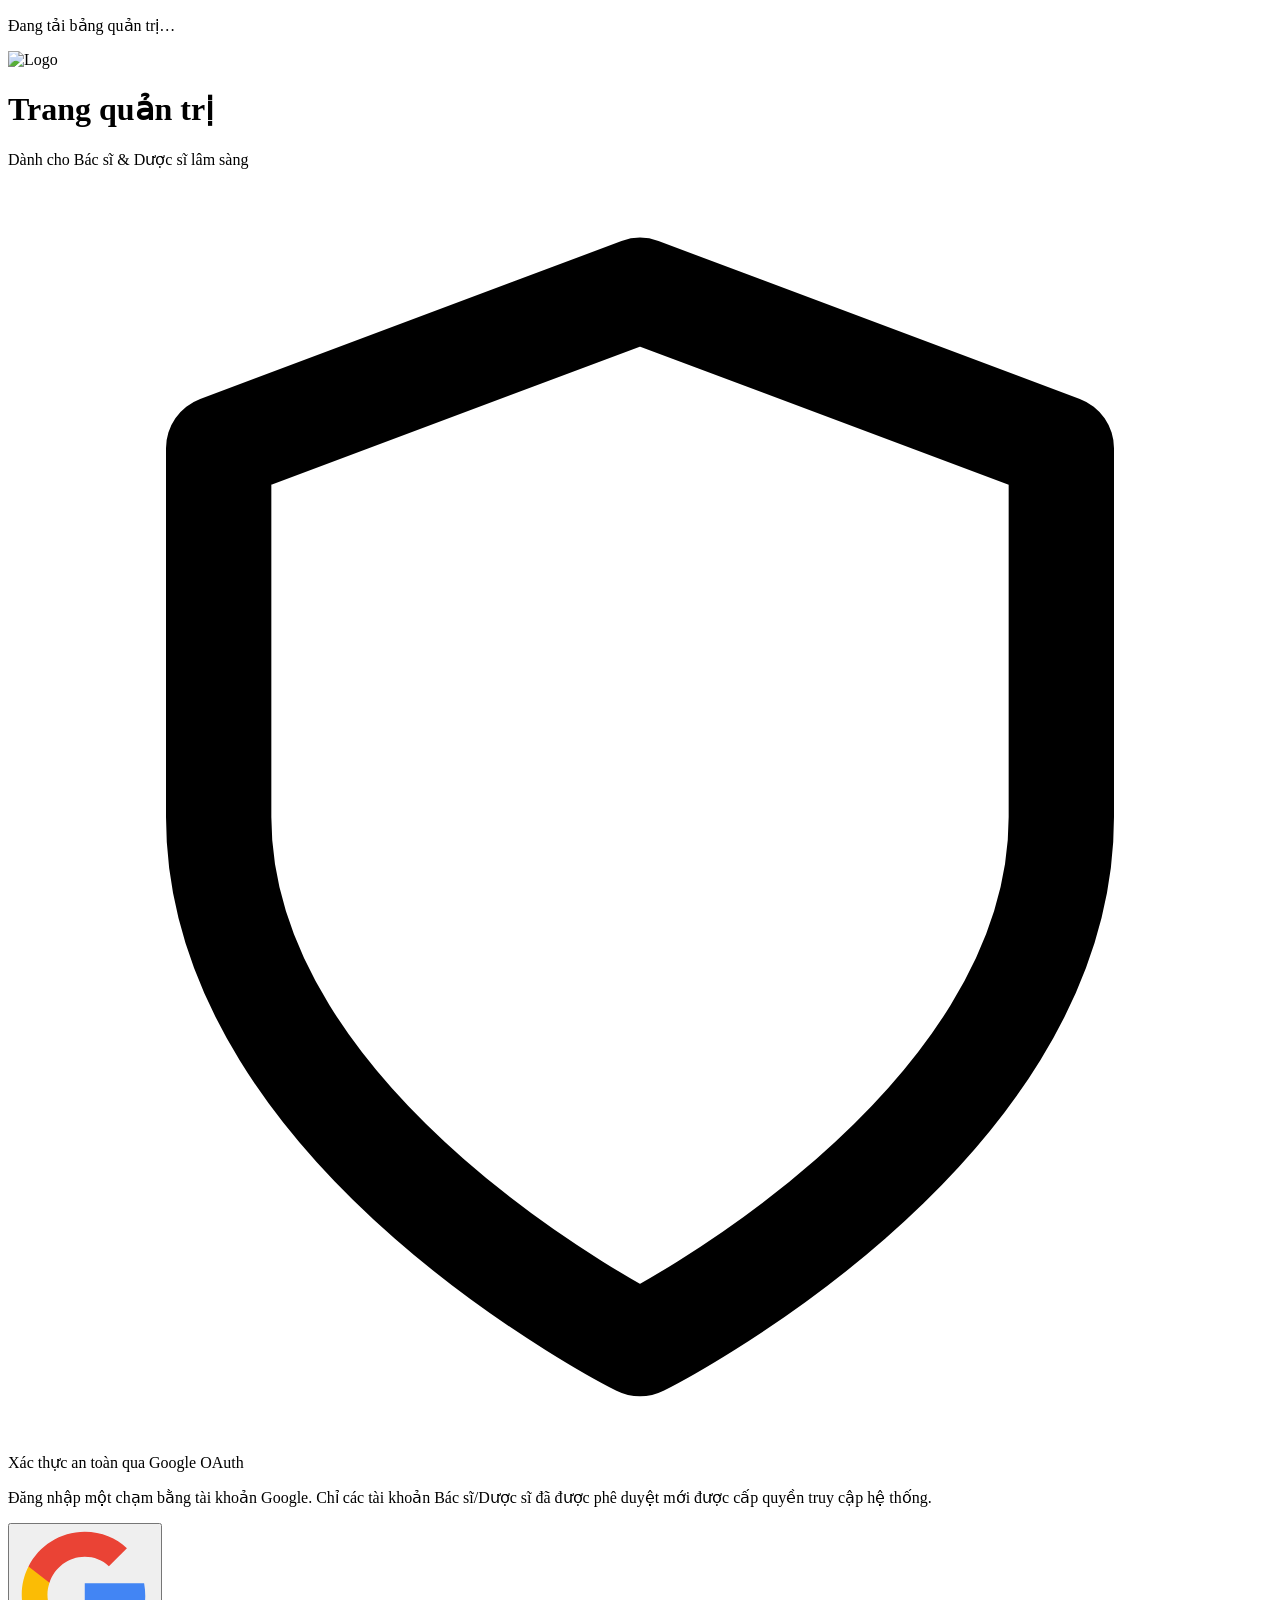
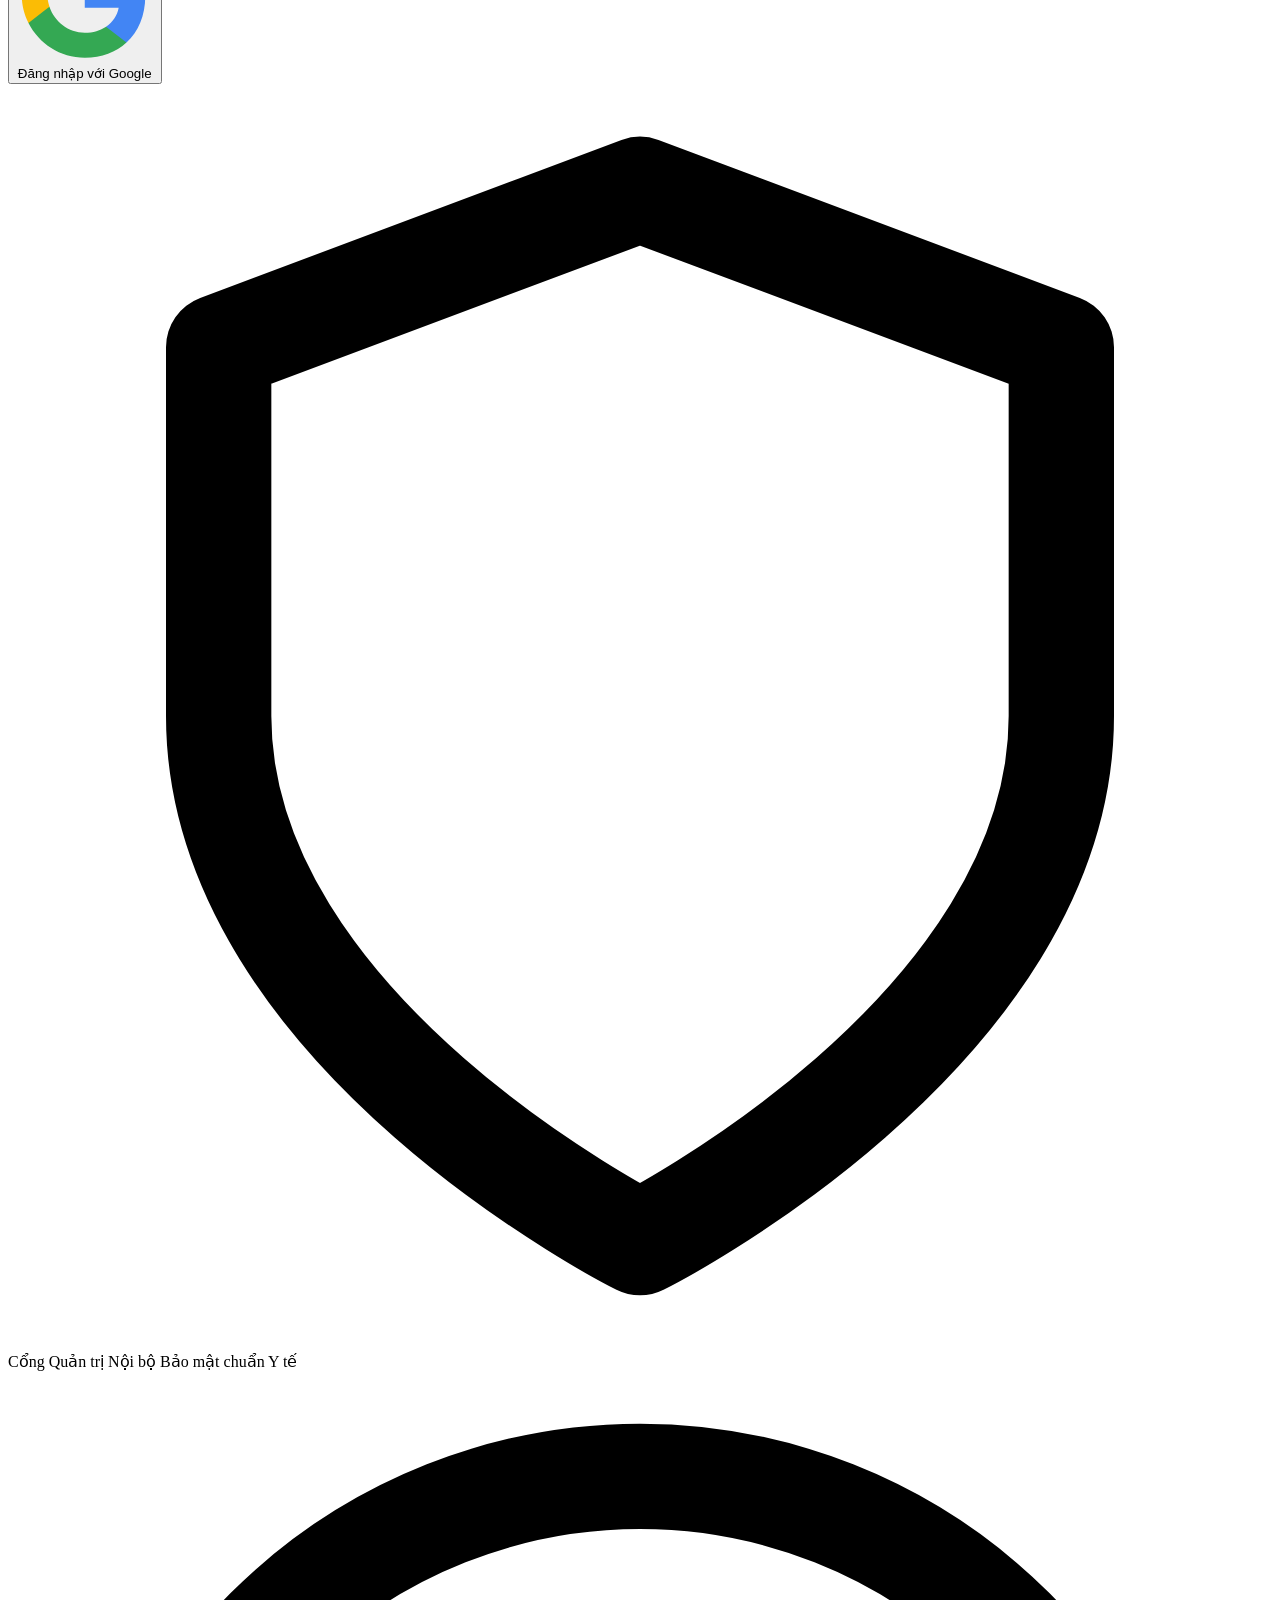
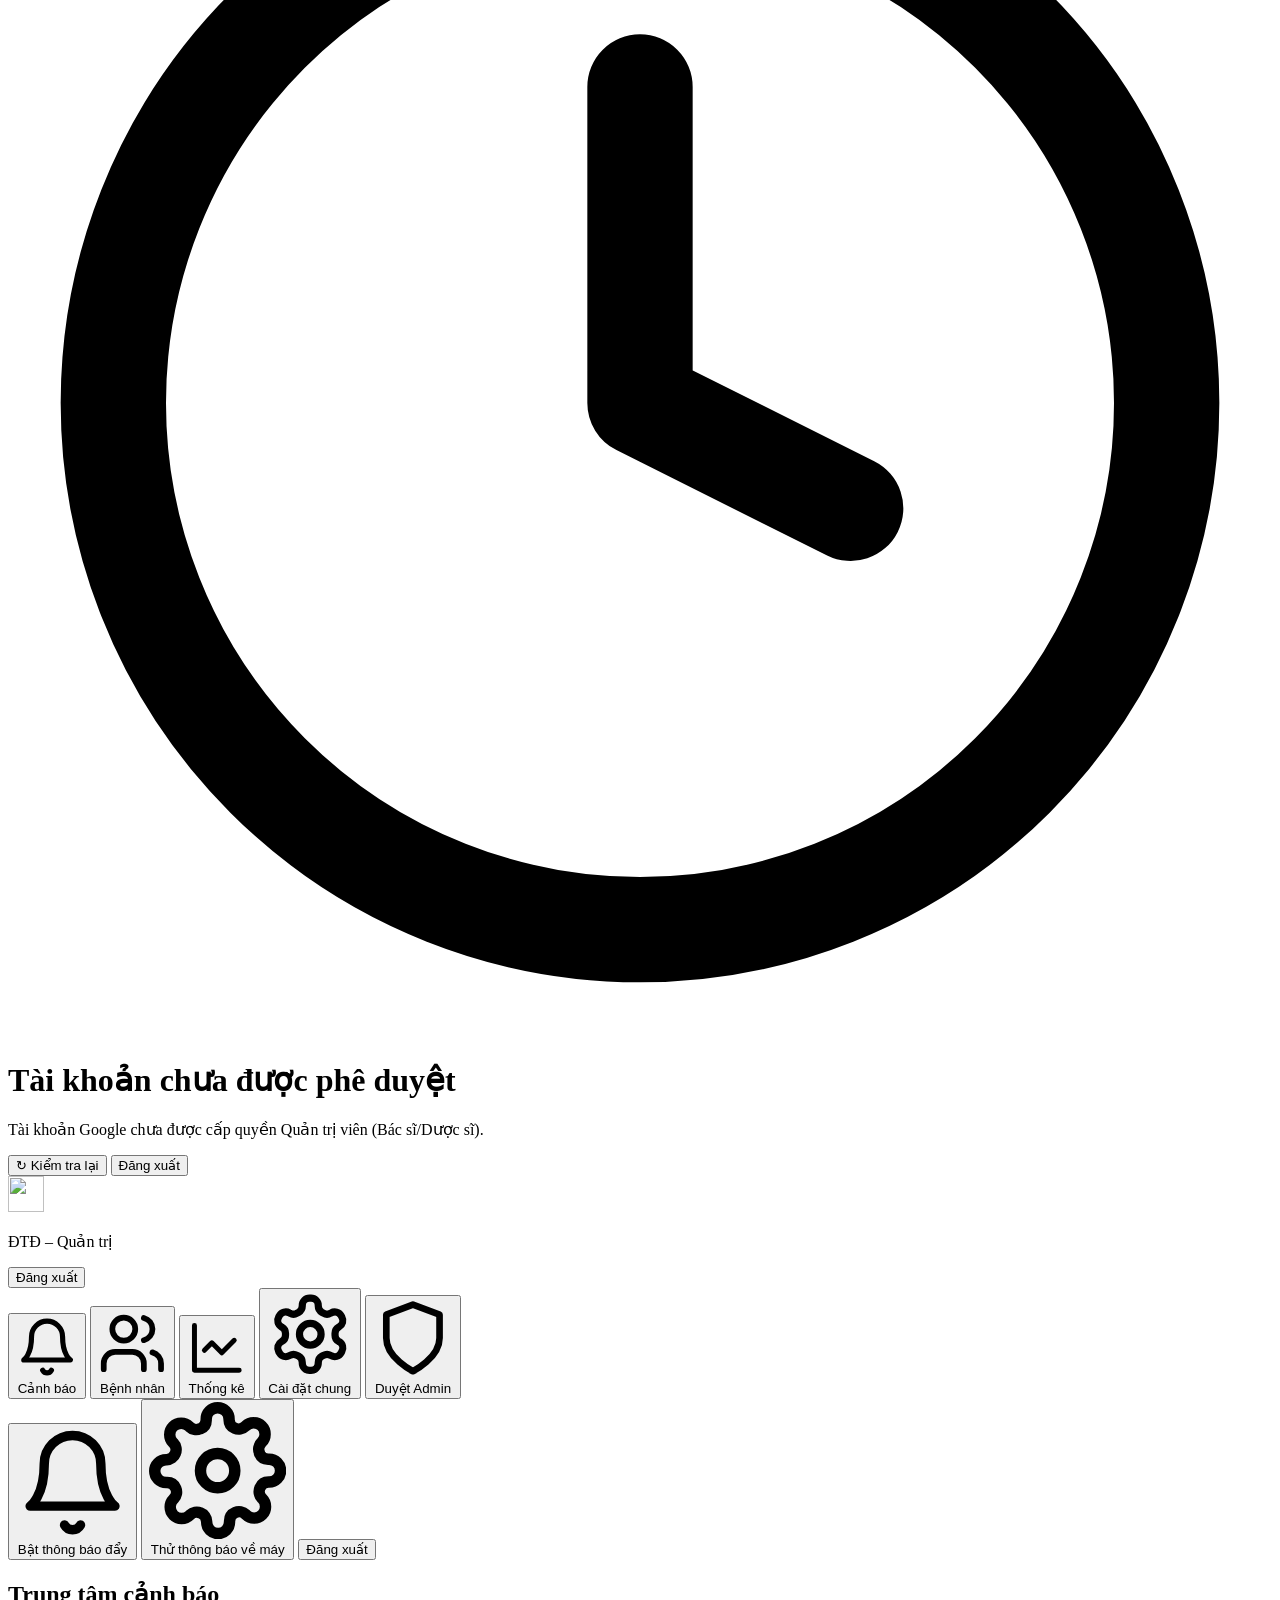
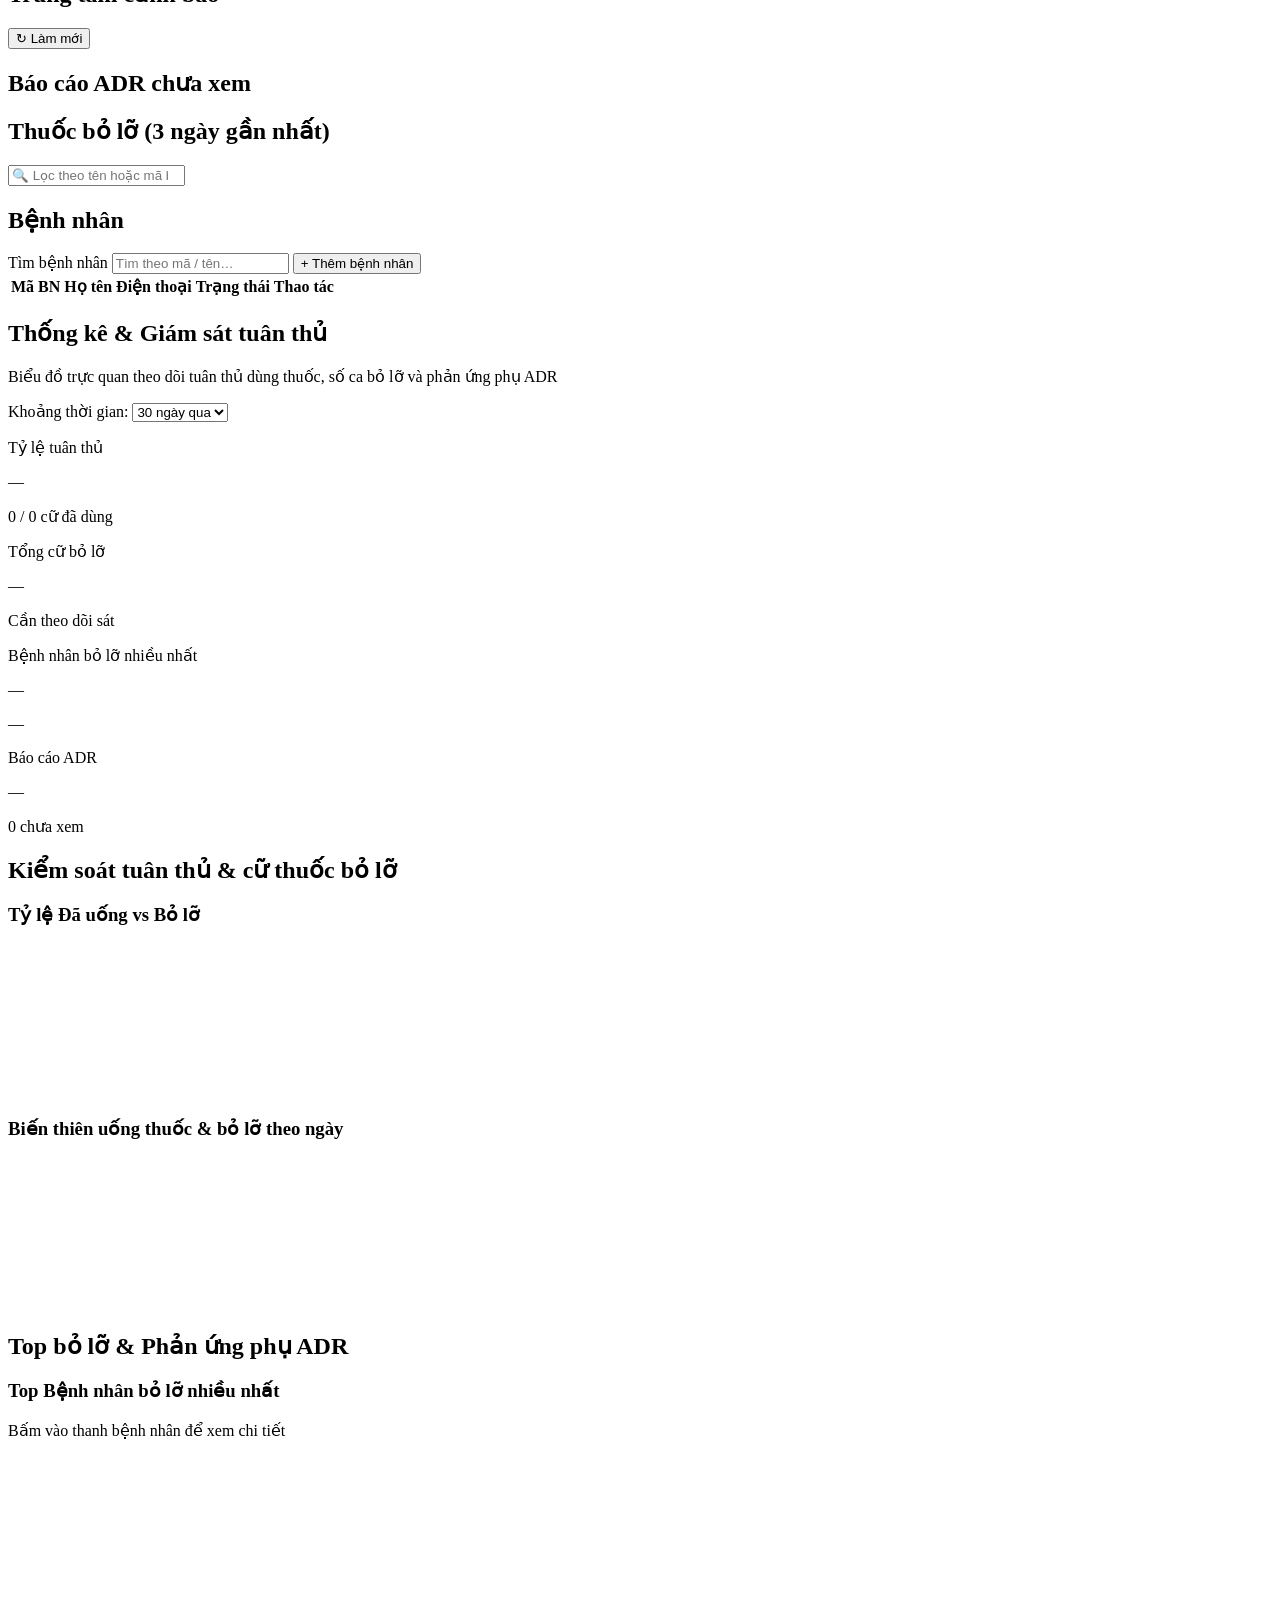
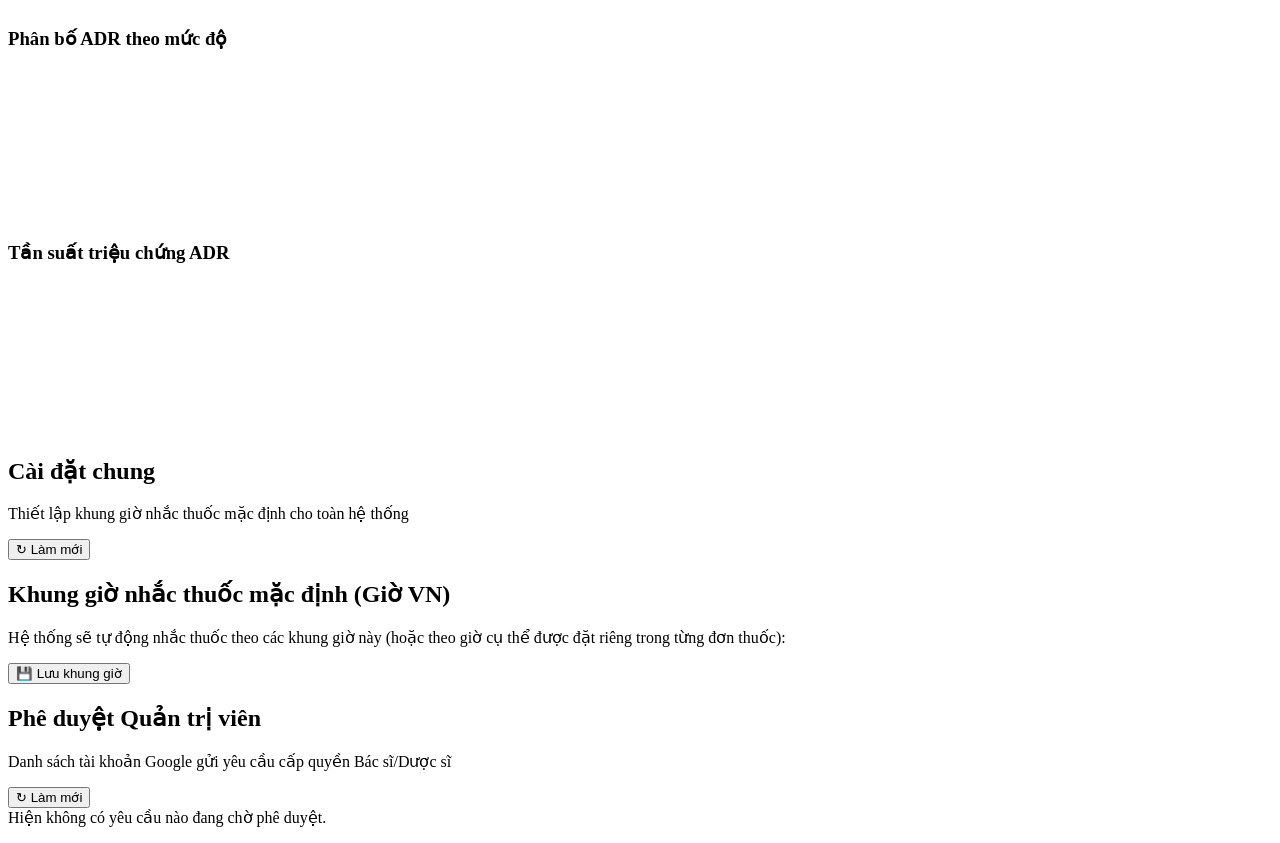
==== commit 5e06c0a6: "feat(admin): add patient missed medication history modal and interactive compliance & ADR charts" ====
--- a/frontend/admin.html
+++ b/frontend/admin.html
@@ -12,7 +12,7 @@
   <link rel="preconnect" href="https://fonts.gstatic.com" crossorigin>
   <link href="https://fonts.googleapis.com/css2?family=Inter:wght@400;500;600;700;800&display=swap" rel="stylesheet">
   <script src="https://cdn.tailwindcss.com"></script>
-  <link rel="stylesheet" href="/styles.css?v=14">
+  <link rel="stylesheet" href="/styles.css?v=20">
 </head>
 <body class="text-slate-800 bg-slate-50">
   <div id="toast" role="status" aria-live="polite" class="fixed top-4 left-1/2 -translate-x-1/2 z-[60] hidden-view px-5 py-3.5 rounded-2xl text-white font-semibold shadow-2xl backdrop-blur-md"></div>
@@ -114,8 +114,11 @@
           <span>Thống kê</span>
         </button>
         <button class="nav-btn btn whitespace-nowrap text-left px-3.5 py-2.5 hover:bg-white/10 text-xs lg:text-sm font-semibold rounded-xl shrink-0 flex items-center gap-2.5 transition" data-view="reminders" aria-selected="false">
-          <svg class="w-4 h-4 text-teal-300 shrink-0" viewBox="0 0 24 24" fill="none" stroke="currentColor" stroke-width="2" stroke-linecap="round" stroke-linejoin="round"><circle cx="12" cy="12" r="10"/><polyline points="12 6 12 12 16 14"/></svg>
-          <span>Lịch nhắc</span>
+          <svg class="w-4 h-4 text-teal-300 shrink-0" viewBox="0 0 24 24" fill="none" stroke="currentColor" stroke-width="2" stroke-linecap="round" stroke-linejoin="round">
+            <path d="M12.22 2h-.44a2 2 0 0 0-2 2v.18a2 2 0 0 1-1 1.73l-.43.25a2 2 0 0 1-2 0l-.15-.08a2 2 0 0 0-2.73.73l-.22.38a2 2 0 0 0 .73 2.73l.15.1a2 2 0 0 1 1 1.72v.51a2 2 0 0 1-1 1.74l-.15.09a2 2 0 0 0-.73 2.73l.22.38a2 2 0 0 0 2.73.73l.15-.08a2 2 0 0 1 2 0l.43.25a2 2 0 0 1 1 1.73V20a2 2 0 0 0 2 2h.44a2 2 0 0 0 2-2v-.18a2 2 0 0 1 1-1.73l.43-.25a2 2 0 0 1 2 0l.15.08a2 2 0 0 0 2.73-.73l.22-.39a2 2 0 0 0-.73-2.73l-.15-.08a2 2 0 0 1-1-1.74v-.5a2 2 0 0 1 1-1.74l.15-.09a2 2 0 0 0 .73-2.73l-.22-.38a2 2 0 0 0-2.73-.73l-.15.08a2 2 0 0 1-2 0l-.43-.25a2 2 0 0 1-1-1.73V4a2 2 0 0 0-2-2z"/>
+            <circle cx="12" cy="12" r="3"/>
+          </svg>
+          <span>Cài đặt chung</span>
         </button>
         <button class="nav-btn btn whitespace-nowrap text-left px-3.5 py-2.5 hover:bg-white/10 text-xs lg:text-sm font-semibold rounded-xl shrink-0 flex items-center gap-2.5 transition" data-view="approvals" aria-selected="false">
           <svg class="w-4 h-4 text-teal-300 shrink-0" viewBox="0 0 24 24" fill="none" stroke="currentColor" stroke-width="2" stroke-linecap="round" stroke-linejoin="round"><path d="M12 22s8-4 8-10V5l-8-3-8 3v7c0 6 8 10 8 10z"/></svg>
@@ -149,8 +152,12 @@
             <ul id="adr-list" class="space-y-3"></ul>
           </div>
           <div class="card p-5">
-            <h2 class="font-bold text-lg mb-3">Thuốc bỏ lỡ (3 ngày gần nhất)</h2>
-            <ul id="missed-list" class="divide-y divide-slate-100 text-sm"></ul>
+            <div class="flex items-center justify-between mb-3">
+              <h2 class="font-bold text-lg">Thuốc bỏ lỡ (3 ngày gần nhất)</h2>
+              <span id="missed-count-badge" class="text-xs font-bold text-rose-700 bg-rose-50 px-2.5 py-0.5 rounded-full border border-rose-200"></span>
+            </div>
+            <input id="missed-search" type="search" placeholder="🔍 Lọc theo tên hoặc mã bệnh nhân…" class="w-full text-xs border border-slate-300 rounded-xl px-3 py-2 mb-3 bg-white">
+            <ul id="missed-list" class="divide-y divide-slate-100 text-sm max-h-[460px] overflow-y-auto pr-1"></ul>
           </div>
         </div>
       </section>
@@ -168,87 +175,144 @@
         <div class="card overflow-x-auto">
           <table class="w-full text-sm">
             <thead class="bg-slate-50 border-b border-slate-200 text-slate-700 text-left font-bold">
-              <tr><th class="p-3">Mã BN</th><th class="p-3">Họ tên</th><th class="p-3">Điện thoại</th><th class="p-3">Trạng thái</th><th class="p-3"></th></tr>
+              <tr>
+                <th class="p-3">Mã BN</th>
+                <th class="p-3">Họ tên</th>
+                <th class="p-3">Điện thoại</th>
+                <th class="p-3">Trạng thái</th>
+                <th class="p-3 text-right">Thao tác</th>
+              </tr>
             </thead>
             <tbody id="patient-rows" class="divide-y divide-slate-100"></tbody>
           </table>
         </div>
       </section>
 
-      <!-- THỐNG KÊ -->
+      <!-- THỐNG KÊ & GIÁM SÁT TUÂN THỦ -->
       <section id="v-stats" class="hidden-view space-y-6" aria-labelledby="h-stats">
-        <div class="flex items-center justify-between">
-          <h1 id="h-stats" class="text-2xl font-extrabold text-teal-900">Thống kê ADR</h1>
-          <label class="text-sm">Khoảng thời gian
-            <select id="stats-days" class="ml-2 border border-slate-300 rounded-xl px-3 py-2 bg-white">
-              <option value="7">7 ngày</option><option value="30" selected>30 ngày</option><option value="90">90 ngày</option><option value="365">1 năm</option>
+        <div class="flex flex-wrap items-center justify-between gap-3">
+          <div>
+            <h1 id="h-stats" class="text-2xl font-extrabold text-teal-900">Thống kê & Giám sát tuân thủ</h1>
+            <p class="text-slate-500 text-xs mt-0.5">Biểu đồ trực quan theo dõi tuân thủ dùng thuốc, số ca bỏ lỡ và phản ứng phụ ADR</p>
+          </div>
+          <label class="text-xs font-semibold text-slate-700 flex items-center gap-2">
+            <span>Khoảng thời gian:</span>
+            <select id="stats-days" class="border border-slate-300 rounded-xl px-3 py-2 bg-white text-sm font-semibold shadow-xs">
+              <option value="7">7 ngày qua</option>
+              <option value="30" selected>30 ngày qua</option>
+              <option value="90">90 ngày qua</option>
+              <option value="365">1 năm qua</option>
             </select>
           </label>
         </div>
-        <div id="stats-body" class="grid md:grid-cols-3 gap-6"></div>
+
+        <!-- KPI Cards -->
+        <div class="grid grid-cols-2 md:grid-cols-4 gap-4">
+          <div class="card p-4 border border-teal-100 bg-teal-50/40">
+            <p class="text-xs text-teal-800 font-semibold">Tỷ lệ tuân thủ</p>
+            <p id="kpi-adherence" class="text-3xl font-extrabold text-teal-900 mt-1">—</p>
+            <p id="kpi-doses-sub" class="text-[11px] text-teal-700 mt-1">0 / 0 cữ đã dùng</p>
+          </div>
+          <div class="card p-4 border border-rose-100 bg-rose-50/40">
+            <p class="text-xs text-rose-800 font-semibold">Tổng cữ bỏ lỡ</p>
+            <p id="kpi-missed" class="text-3xl font-extrabold text-rose-700 mt-1">—</p>
+            <p id="kpi-missed-sub" class="text-[11px] text-rose-600 mt-1">Cần theo dõi sát</p>
+          </div>
+          <div class="card p-4 border border-amber-100 bg-amber-50/40">
+            <p class="text-xs text-amber-800 font-semibold">Bệnh nhân bỏ lỡ nhiều nhất</p>
+            <p id="kpi-top-patient" class="text-base font-extrabold text-amber-900 mt-1.5 truncate">—</p>
+            <p id="kpi-top-patient-sub" class="text-[11px] text-amber-700 mt-0.5">—</p>
+          </div>
+          <div class="card p-4 border border-slate-200 bg-slate-50/60">
+            <p class="text-xs text-slate-600 font-semibold">Báo cáo ADR</p>
+            <p id="kpi-adr" class="text-3xl font-extrabold text-slate-800 mt-1">—</p>
+            <p id="kpi-adr-sub" class="text-[11px] text-rose-600 mt-1 font-semibold">0 chưa xem</p>
+          </div>
+        </div>
+
+        <!-- Khối biểu đồ 1: Tuân thủ & Bỏ lỡ thuốc -->
+        <div class="space-y-3">
+          <div class="flex items-center gap-2">
+            <span class="w-2.5 h-2.5 rounded-full bg-teal-600"></span>
+            <h2 class="text-sm font-extrabold text-slate-800 uppercase tracking-wider">Kiểm soát tuân thủ & cữ thuốc bỏ lỡ</h2>
+          </div>
+          <div class="grid lg:grid-cols-3 gap-5">
+            <!-- Doughnut: Tỷ lệ tuân thủ -->
+            <div class="card p-5 flex flex-col space-y-3">
+              <h3 class="font-bold text-sm text-slate-800">Tỷ lệ Đã uống vs Bỏ lỡ</h3>
+              <div class="relative flex-1 min-h-[220px] max-h-[260px] flex items-center justify-center">
+                <canvas id="chart-compliance-ratio"></canvas>
+              </div>
+            </div>
+            <!-- Line/Bar: Biến thiên theo ngày -->
+            <div class="card p-5 flex flex-col space-y-3 lg:col-span-2">
+              <h3 class="font-bold text-sm text-slate-800">Biến thiên uống thuốc & bỏ lỡ theo ngày</h3>
+              <div class="relative flex-1 min-h-[220px] max-h-[260px]">
+                <canvas id="chart-missed-timeline"></canvas>
+              </div>
+            </div>
+          </div>
+        </div>
+
+        <!-- Khối biểu đồ 2: Top bệnh nhân bỏ lỡ & Phản ứng phụ ADR -->
+        <div class="space-y-3 pt-2">
+          <div class="flex items-center gap-2">
+            <span class="w-2.5 h-2.5 rounded-full bg-rose-500"></span>
+            <h2 class="text-sm font-extrabold text-slate-800 uppercase tracking-wider">Top bỏ lỡ & Phản ứng phụ ADR</h2>
+          </div>
+          <div class="grid lg:grid-cols-3 gap-5">
+            <!-- Horizontal Bar: Top bệnh nhân bỏ lỡ -->
+            <div class="card p-5 flex flex-col space-y-3">
+              <div>
+                <h3 class="font-bold text-sm text-slate-800">Top Bệnh nhân bỏ lỡ nhiều nhất</h3>
+                <p class="text-[11px] text-slate-500 mt-0.5">Bấm vào thanh bệnh nhân để xem chi tiết</p>
+              </div>
+              <div class="relative flex-1 min-h-[220px] max-h-[260px]">
+                <canvas id="chart-top-missed"></canvas>
+              </div>
+            </div>
+            <!-- Doughnut: Mức độ ADR -->
+            <div class="card p-5 flex flex-col space-y-3">
+              <h3 class="font-bold text-sm text-slate-800">Phân bố ADR theo mức độ</h3>
+              <div class="relative flex-1 min-h-[220px] max-h-[260px] flex items-center justify-center">
+                <canvas id="chart-adr-severity"></canvas>
+              </div>
+            </div>
+            <!-- Horizontal Bar: Triệu chứng ADR -->
+            <div class="card p-5 flex flex-col space-y-3">
+              <h3 class="font-bold text-sm text-slate-800">Tần suất triệu chứng ADR</h3>
+              <div class="relative flex-1 min-h-[220px] max-h-[260px]">
+                <canvas id="chart-adr-symptoms"></canvas>
+              </div>
+            </div>
+          </div>
+        </div>
       </section>
 
-      <!-- LỊCH & EMAIL NHẮC THUỐC -->
+      <!-- CÀI ĐẶT CHUNG -->
       <section id="v-reminders" class="hidden-view space-y-6" aria-labelledby="h-reminders">
         <div class="flex items-center justify-between">
-          <h1 id="h-reminders" class="text-2xl font-extrabold text-teal-900">Lịch & Email Nhắc Thuốc Tự Động</h1>
-          <button id="refresh-reminders" class="btn bg-white border border-slate-300 px-4 py-2 text-sm">↻ Làm mới</button>
-        </div>
-
-        <div class="grid lg:grid-cols-2 gap-6">
-          <!-- Trạng thái SMTP & Khung giờ -->
-          <div class="card p-5 space-y-4">
-            <h2 class="font-bold text-lg text-teal-800">Trạng thái cấu hình Gmail SMTP</h2>
-            <div id="smtp-status-box" class="p-4 rounded-xl bg-slate-50 border border-slate-200 text-sm">
-              Đang tải thông tin cấu hình...
-            </div>
-
-            <form id="slot-times-form" class="space-y-3 pt-2" novalidate>
-              <div class="flex items-center justify-between">
-                <h3 class="font-bold text-base text-teal-800">Cài đặt khung giờ nhắc (Giờ VN)</h3>
-                <button id="save-slots-btn" type="submit" class="btn bg-teal-700 hover:bg-teal-800 text-white text-xs px-3.5 py-1.5 font-bold shadow-xs transition-all">Lưu khung giờ</button>
-              </div>
-              <p class="text-xs text-slate-500">Bạn có thể tự chọn giờ cho từng buổi (Sáng, Trưa, Chiều, Tối...). Hệ thống sẽ lưu và áp dụng ngay lập tức:</p>
-              <div id="slot-times-inputs" class="space-y-2.5 pt-1"></div>
+          <div>
+            <h1 id="h-reminders" class="text-2xl font-extrabold text-teal-900">Cài đặt chung</h1>
+            <p class="text-slate-500 text-sm mt-0.5">Thiết lập khung giờ nhắc thuốc mặc định cho toàn hệ thống</p>
+          </div>
+          <button id="refresh-reminders" class="btn bg-white border border-slate-300 px-4 py-2 text-sm font-semibold rounded-xl shadow-xs hover:bg-slate-50">↻ Làm mới</button>
+        </div>
+
+        <div class="max-w-2xl">
+          <div class="card p-6 space-y-4 shadow-sm border border-slate-200">
+            <form id="slot-times-form" class="space-y-4" novalidate>
+              <div class="flex items-center justify-between gap-3">
+                <div>
+                  <h2 class="font-extrabold text-lg text-slate-800">Khung giờ nhắc thuốc mặc định (Giờ VN)</h2>
+                  <p class="text-xs text-slate-500 mt-0.5 leading-relaxed">
+                    Hệ thống sẽ tự động nhắc thuốc theo các khung giờ này (hoặc theo giờ cụ thể được đặt riêng trong từng đơn thuốc):
+                  </p>
+                </div>
+                <button id="save-slots-btn" type="submit" class="btn bg-teal-700 hover:bg-teal-800 text-white text-xs px-4 py-2 font-bold shadow-xs transition-all shrink-0 rounded-xl">💾 Lưu khung giờ</button>
+              </div>
+              <div id="slot-times-inputs" class="space-y-2.5 pt-2"></div>
             </form>
-          </div>
-
-          <!-- Kiểm tra & Kích hoạt thủ công -->
-          <div class="space-y-6">
-            <!-- Test gửi email -->
-            <form id="test-email-form" class="card p-5 space-y-3" novalidate>
-              <h2 class="font-bold text-lg text-teal-800">Thử nghiệm gửi email</h2>
-              <p class="text-xs text-slate-500">Gửi 1 email kiểm tra để chắc chắn cấu hình Gmail hoạt động tốt:</p>
-              <div>
-                <label for="test-email-input" class="block text-sm font-semibold mb-1">Email nhận thử</label>
-                <input id="test-email-input" type="email" required placeholder="nhap_email_cua_ban@gmail.com" class="w-full border border-slate-300 rounded-xl px-3 py-2 text-sm">
-              </div>
-              <p id="test-email-msg" class="text-sm font-medium hidden-view"></p>
-              <button id="test-email-btn" type="submit" class="btn bg-teal-700 hover:bg-teal-800 text-white px-4 py-2.5 text-sm w-full font-bold shadow-xs transition-all">Gửi email thử nghiệm</button>
-            </form>
-
-            <!-- Kích hoạt nhắc thuốc ngay lập tức -->
-            <div class="card p-5 space-y-3">
-              <h2 class="font-bold text-lg text-teal-800">Kích hoạt gửi nhắc thủ công</h2>
-              <p class="text-xs text-slate-500">Gửi nhắc ngay bây giờ cho bệnh nhân có đơn thuốc mà chưa bấm "Đã uống":</p>
-              <div class="grid grid-cols-2 gap-2">
-                <div>
-                  <label for="manual-slot-select" class="block text-xs font-semibold mb-1">Khung giờ</label>
-                  <select id="manual-slot-select" class="w-full border border-slate-300 rounded-xl px-3 py-2 text-sm bg-white">
-                    <option value="">Tất cả khung giờ</option>
-                    <option value="sang">Buổi Sáng</option>
-                    <option value="trua">Buổi Trưa</option>
-                    <option value="chieu">Buổi Chiều</option>
-                    <option value="toi">Buổi Tối</option>
-                    <option value="truoc_ngu">Trước Khi Ngủ</option>
-                  </select>
-                </div>
-                <div class="flex items-end">
-                  <button id="trigger-reminders-btn" type="button" class="btn bg-teal-700 hover:bg-teal-800 text-white px-4 py-2.5 text-sm w-full font-bold shadow-xs transition-all">Gửi nhắc ngay</button>
-                </div>
-              </div>
-              <div id="trigger-result" class="text-xs text-slate-600 p-3 bg-slate-50 rounded-xl hidden-view"></div>
-            </div>
           </div>
         </div>
       </section>
@@ -316,6 +380,20 @@
       </div>
 
       <div id="pd-adherence" class="grid grid-cols-3 gap-3 text-center"></div>
+
+      <!-- Lịch sử bỏ lỡ thuốc gần đây -->
+      <div id="pd-missed-box" class="border border-rose-100 rounded-2xl p-4 bg-rose-50/40 space-y-2.5">
+        <div class="flex items-center justify-between">
+          <h3 class="font-bold text-sm text-slate-800 flex items-center gap-2">
+            <span class="w-2.5 h-2.5 rounded-full bg-rose-500"></span>
+            Lịch sử bỏ lỡ thuốc gần đây
+          </h3>
+          <button id="pd-btn-all-missed" type="button" class="btn text-xs font-bold text-rose-700 bg-white hover:bg-rose-100/70 border border-rose-200 px-3 py-1 rounded-xl shadow-2xs transition">
+            Xem toàn bộ lịch sử →
+          </button>
+        </div>
+        <ul id="pd-missed-list" class="space-y-2 text-xs divide-y divide-rose-100/60 max-h-44 overflow-y-auto pr-1"></ul>
+      </div>
 
       <div>
         <h3 class="font-bold mb-2">Đơn thuốc</h3>
@@ -364,7 +442,21 @@
             </div>
           </div>
         </div>
-        <label class="flex items-center gap-2 text-sm font-semibold"><input id="rx-insulin" type="checkbox" class="w-4 h-4 accent-teal-600"> Đây là insulin (thuốc tiêm)</label>
+        <div class="space-y-2 pt-1 border-t border-slate-200/80">
+          <label class="flex items-center gap-2 text-sm font-semibold text-slate-800 cursor-pointer">
+            <input id="rx-insulin" type="checkbox" class="w-4 h-4 accent-teal-600 rounded">
+            <span>Đây là insulin (thuốc tiêm)</span>
+          </label>
+          <label class="flex items-start gap-2 text-sm font-semibold text-slate-800 cursor-pointer p-2.5 rounded-xl bg-teal-50/50 border border-teal-100">
+            <input id="rx-allow-makeup" type="checkbox" checked class="w-4 h-4 accent-teal-600 rounded mt-0.5">
+            <div>
+              <span class="text-teal-950 font-bold">Cho phép dùng bù nếu quên liều</span>
+              <p class="text-[11px] text-slate-500 font-normal mt-0.5 leading-normal">
+                Bỏ tích đối với Sulfonylurea (Gliclazide, Glimepiride...) hoặc Insulin trước ăn. Khi bỏ tích, nếu bệnh nhân quên quá 1 tiếng hệ thống sẽ yêu cầu bỏ qua liều và khóa không cho uống bù để tránh hạ đường huyết nguy hiểm.
+              </p>
+            </div>
+          </label>
+        </div>
         <p id="rx-error" class="text-red-600 text-sm font-medium hidden-view" role="alert"></p>
         <button id="rx-submit" type="submit" class="btn bg-teal-700 hover:bg-teal-800 text-white px-5 py-2.5 font-bold shadow-xs transition-all">Lưu đơn thuốc</button>
       </form>
@@ -376,8 +468,40 @@
     </div>
   </dialog>
 
+  <!-- HỘP THOẠI LỊCH SỬ BỎ LỠ THUỐC CỦA BỆNH NHÂN -->
+  <dialog id="dlg-missed-history" class="card p-0 w-[min(46rem,94vw)] max-h-[92vh] backdrop:bg-slate-900/50">
+    <div class="p-6 space-y-4 flex flex-col max-h-[90vh]">
+      <div class="flex items-start justify-between gap-3 border-b border-slate-200/80 pb-4 shrink-0">
+        <div>
+          <div class="flex items-center gap-2 flex-wrap">
+            <span class="px-2.5 py-1 rounded-lg text-xs font-bold bg-rose-50 text-rose-700 border border-rose-200">Lịch sử bỏ lỡ thuốc</span>
+            <h2 id="mh-title" class="text-xl font-extrabold text-slate-800"></h2>
+          </div>
+          <p id="mh-sub" class="text-xs text-slate-500 mt-1"></p>
+        </div>
+        <button id="mh-close" class="btn px-3 py-1.5 border border-slate-300 bg-white text-slate-600 hover:bg-slate-100 rounded-xl" aria-label="Đóng">✕</button>
+      </div>
+
+      <div class="flex items-center justify-between gap-3 shrink-0 flex-wrap">
+        <div class="flex items-center gap-2">
+          <label for="mh-days" class="text-xs font-semibold text-slate-600">Khoảng thời gian:</label>
+          <select id="mh-days" class="border border-slate-300 rounded-xl px-3 py-1.5 text-xs bg-white font-medium">
+            <option value="7">7 ngày gần nhất</option>
+            <option value="30" selected>30 ngày gần nhất</option>
+            <option value="90">90 ngày gần nhất</option>
+            <option value="365">Toàn bộ lịch sử</option>
+          </select>
+        </div>
+        <div id="mh-summary-badge" class="text-xs font-bold text-rose-700 bg-rose-50 px-3 py-1.5 rounded-xl border border-rose-200"></div>
+      </div>
+
+      <div id="mh-list" class="space-y-3 overflow-y-auto pr-1 flex-1"></div>
+    </div>
+  </dialog>
+
+  <script src="https://cdn.jsdelivr.net/npm/chart.js@4"></script>
   <script src="https://cdn.jsdelivr.net/npm/@supabase/supabase-js@2"></script>
-  <script src="/common.js?v=14"></script>
-  <script src="/admin.js?v=14"></script>
+  <script src="/common.js?v=20"></script>
+  <script src="/admin.js?v=20"></script>
 </body>
 </html>
